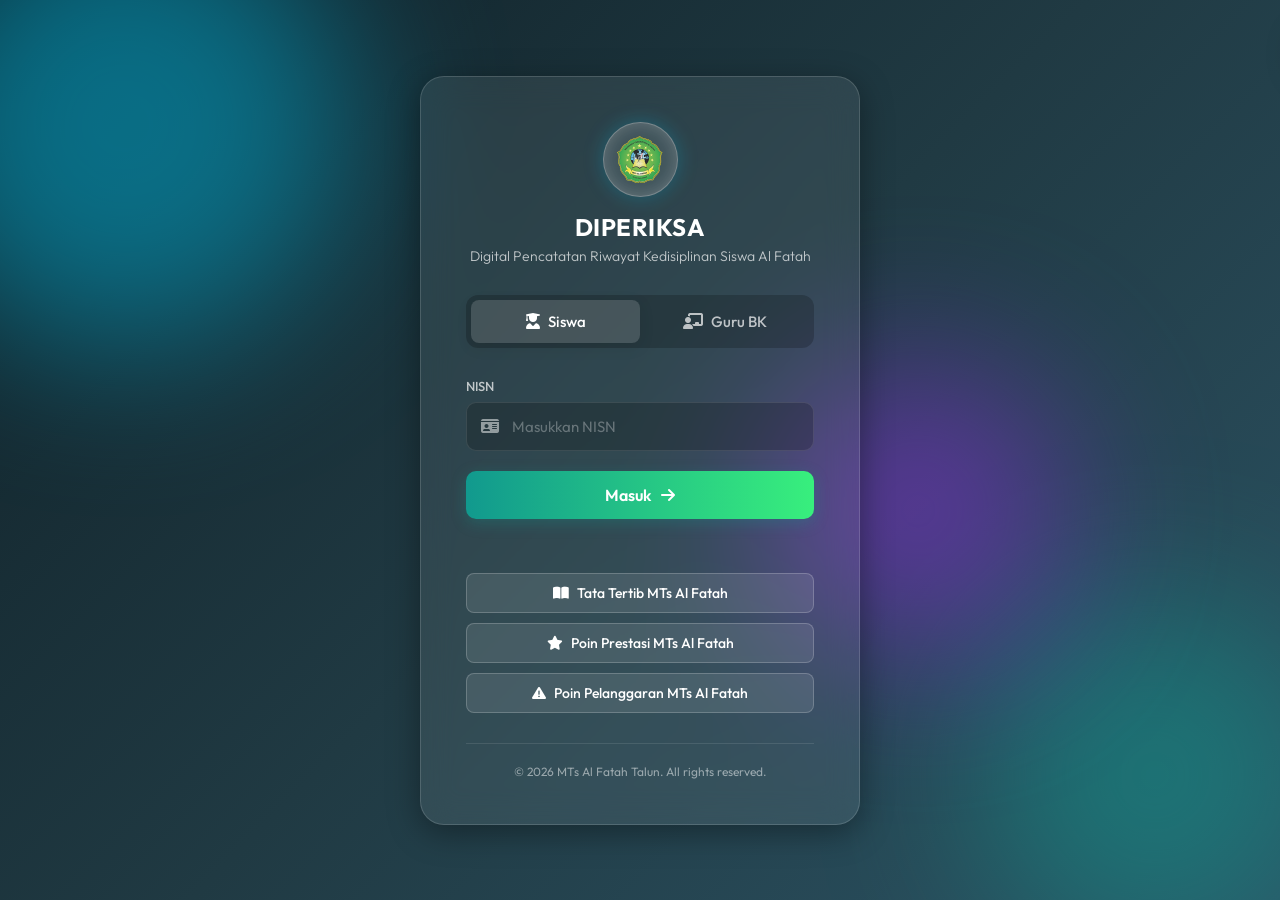
==== index.html @ 8e43ccb2 "Add files via upload" ====
<!DOCTYPE html>
<html lang="id">

<head>
    <meta charset="UTF-8">
    <meta name="viewport" content="width=device-width, initial-scale=1.0">
    <title>DIPERIKSA</title>
    <link rel="icon" type="image/x-icon" href="mts.ico">
    <meta name="theme-color" content="#2c5364">
    <link rel="manifest" href="site.webmanifest">
    <meta name="description" content="Digital Pencatatan Riwayat Kedisiplinan Siswa Al Fatah">
    <link rel="preconnect" href="https://fonts.googleapis.com">
    <link rel="preconnect" href="https://fonts.gstatic.com" crossorigin>
    <link href="https://fonts.googleapis.com/css2?family=Outfit:wght@300;400;500;600;700&display=swap" rel="stylesheet">
    <link rel="stylesheet" href="style.css">
    <link rel="stylesheet" href="https://cdnjs.cloudflare.com/ajax/libs/font-awesome/6.4.0/css/all.min.css">
</head>

<body>
    <div class="background-shapes">
        <div class="shape shape-1"></div>
        <div class="shape shape-2"></div>
        <div class="shape shape-3"></div>
    </div>

    <div class="login-container">
        <div class="login-header">
            <div class="logo-placeholder">
                <img src="logo.png" alt="Logo MTs Al Fatah" class="logo-img">
            </div>
            <h1>DIPERIKSA</h1>
            <p>Digital Pencatatan Riwayat Kedisiplinan Siswa Al Fatah</p>
        </div>

        <div class="login-tabs">
            <button class="tab-btn active" data-target="siswa-form" id="tab-siswa">
                <i class="fa-solid fa-user-graduate"></i> Siswa
            </button>
            <button class="tab-btn" data-target="guru-form" id="tab-guru">
                <i class="fa-solid fa-chalkboard-user"></i> Guru BK
            </button>
        </div>

        <div class="form-wrapper">
            <!-- Form Login Siswa -->
            <form id="siswa-form" class="login-form active" onsubmit="handleLogin(event, 'siswa')">
                <div class="input-group">
                    <label for="nisn">NISN</label>
                    <div class="input-wrapper">
                        <i class="fa-solid fa-id-card"></i>
                        <input type="text" id="nisn" placeholder="Masukkan NISN" required autocomplete="off">
                    </div>
                </div>
                <button type="submit" class="submit-btn guru-btn">
                    Masuk <i class="fa-solid fa-arrow-right"></i>
                </button>
            </form>

            <!-- Form Login Guru BK -->
            <form id="guru-form" class="login-form" onsubmit="handleLogin(event, 'guru')">
                <div class="input-group">
                    <label for="password-guru">Password</label>
                    <div class="input-wrapper">
                        <i class="fa-solid fa-lock"></i>
                        <input type="password" id="password-guru" placeholder="Masukkan Password Guru BK" required>
                        <i class="fa-solid fa-eye-slash toggle-password"></i>
                    </div>
                    <div class="forgot-password">
                        <a href="#" onclick="alert('Fitur lupa password dapat diakses melalui Admin Sekolah.')">Lupa
                            Password?</a>
                    </div>
                </div>
                <button type="submit" class="submit-btn guru-btn">
                    Masuk <i class="fa-solid fa-arrow-right"></i>
                </button>
            </form>
        </div>

        <div class="rules-section" style="display: flex; flex-direction: column; gap: 10px;">
            <a href="tata-tertib.html" class="rules-btn" style="justify-content: center;">
                <i class="fa-solid fa-book-open"></i> Tata Tertib MTs Al Fatah
            </a>
            <a href="point-prestasi.html" class="rules-btn" style="justify-content: center;">
                <i class="fa-solid fa-star"></i> Poin Prestasi MTs Al Fatah
            </a>
            <a href="point-pelanggaran.html" class="rules-btn" style="justify-content: center;">
                <i class="fa-solid fa-triangle-exclamation"></i> Poin Pelanggaran MTs Al Fatah
            </a>
        </div>

        <div class="login-footer">
            <p>&copy; 2026 MTs Al Fatah Talun. All rights reserved.</p>
        </div>
    </div>

    <!-- Notification Toast -->
    <div id="toast" class="toast">
        <i class="fa-solid fa-circle-exclamation toast-icon"></i>
        <span id="toast-message">Pesan notifikasi</span>
    </div>

    <script src="script.js"></script>
</body>

</html>
---- style.css ----
:root {
    --bg-gradient: linear-gradient(135deg, #0f2027, #203a43, #2c5364);
    --glass-bg: rgba(255, 255, 255, 0.08);
    --glass-border: rgba(255, 255, 255, 0.15);
    --glass-shadow: 0 8px 32px 0 rgba(0, 0, 0, 0.37);
    
    --text-primary: #ffffff;
    --text-secondary: rgba(255, 255, 255, 0.7);
    --text-muted: rgba(255, 255, 255, 0.5);
    
    --accent-siswa: #00b4db;
    --accent-siswa-gradient: linear-gradient(to right, #00b4db, #0083b0);
    --accent-guru: #11998e;
    --accent-guru-gradient: linear-gradient(to right, #11998e, #38ef7d);
    
    --error-color: #ff4b4b;
    --success-color: #00e676;
    
    --transition: all 0.3s cubic-bezier(0.25, 0.8, 0.25, 1);
}

* {
    margin: 0;
    padding: 0;
    box-sizing: border-box;
}

body {
    font-family: 'Outfit', sans-serif;
    background: var(--bg-gradient);
    min-height: 100vh;
    display: flex;
    justify-content: center;
    align-items: center;
    color: var(--text-primary);
    overflow: hidden;
    position: relative;
}

/* Dynamic Background Shapes */
.background-shapes {
    position: absolute;
    top: 0;
    left: 0;
    width: 100%;
    height: 100%;
    z-index: 0;
    overflow: hidden;
}

.shape {
    position: absolute;
    filter: blur(80px);
    border-radius: 50%;
    opacity: 0.5;
    animation: float 20s infinite ease-in-out alternate;
}

.shape-1 {
    width: 400px;
    height: 400px;
    background: #00b4db;
    top: -100px;
    left: -100px;
    animation-delay: 0s;
}

.shape-2 {
    width: 300px;
    height: 300px;
    background: #11998e;
    bottom: -50px;
    right: -50px;
    animation-delay: -5s;
}

.shape-3 {
    width: 250px;
    height: 250px;
    background: #8e2de2;
    top: 40%;
    left: 60%;
    animation-delay: -10s;
}

@keyframes float {
    0% { transform: translate(0, 0) rotate(0deg); }
    100% { transform: translate(50px, 50px) rotate(20deg); }
}

/* Login Container */
.login-container {
    position: relative;
    z-index: 1;
    width: 100%;
    max-width: 420px;
    background: var(--glass-bg);
    backdrop-filter: blur(16px);
    -webkit-backdrop-filter: blur(16px);
    border: 1px solid var(--glass-border);
    border-radius: 24px;
    padding: 40px;
    box-shadow: var(--glass-shadow);
    transform: translateY(20px);
    opacity: 0;
    animation: fadeUp 0.6s cubic-bezier(0.16, 1, 0.3, 1) forwards;
}

@keyframes fadeUp {
    to {
        transform: translateY(0);
        opacity: 1;
    }
}

/* Header */
.login-header {
    text-align: center;
    margin-bottom: 30px;
}

.logo-placeholder {
    width: 75px;
    height: 75px;
    background: rgba(255, 255, 255, 0.1);
    border-radius: 50%;
    display: flex;
    justify-content: center;
    align-items: center;
    margin: 0 auto 15px;
    font-size: 34px;
    color: var(--text-primary);
    box-shadow: 0 0 20px rgba(0, 180, 219, 0.3), inset 0 0 15px rgba(255, 255, 255, 0.2);
    border: 1px solid rgba(255, 255, 255, 0.3);
    animation: pulseGlow 3s infinite alternate;
}

.logo-img {
    width: 50px;
    height: 50px;
    border-radius: 50%;
    object-fit: cover;
}

@keyframes pulseGlow {
    0% { box-shadow: 0 0 20px rgba(0, 180, 219, 0.2), inset 0 0 15px rgba(255, 255, 255, 0.2); }
    100% { box-shadow: 0 0 35px rgba(0, 180, 219, 0.5), inset 0 0 20px rgba(255, 255, 255, 0.4); }
}

.login-header h1 {
    font-size: 24px;
    font-weight: 700;
    letter-spacing: 0.5px;
    margin-bottom: 5px;
}

.login-header p {
    font-size: 14px;
    color: var(--text-secondary);
    font-weight: 300;
}

/* Tabs */
.login-tabs {
    display: flex;
    background: rgba(0, 0, 0, 0.2);
    border-radius: 12px;
    padding: 5px;
    margin-bottom: 30px;
    position: relative;
}

.tab-btn {
    flex: 1;
    background: transparent;
    border: none;
    padding: 12px 0;
    color: var(--text-secondary);
    font-family: 'Outfit', sans-serif;
    font-size: 15px;
    font-weight: 500;
    border-radius: 8px;
    cursor: pointer;
    transition: var(--transition);
    display: flex;
    justify-content: center;
    align-items: center;
    gap: 8px;
    z-index: 2;
}

.tab-btn:hover {
    color: var(--text-primary);
}

.tab-btn.active {
    color: #fff;
    background: rgba(255, 255, 255, 0.15);
    box-shadow: 0 4px 15px rgba(0, 0, 0, 0.1);
}

.tab-btn i {
    font-size: 16px;
}

/* Forms */
.form-wrapper {
    position: relative;
    min-height: 180px;
}

.login-form {
    position: absolute;
    top: 0;
    left: 0;
    width: 100%;
    opacity: 0;
    visibility: hidden;
    transform: translateX(20px);
    transition: all 0.4s cubic-bezier(0.4, 0, 0.2, 1);
}

.login-form.active {
    opacity: 1;
    visibility: visible;
    transform: translateX(0);
    position: relative;
}

.login-form.inactive-left {
    transform: translateX(-20px);
}

.form-description {
    font-size: 13px;
    color: var(--text-secondary);
    text-align: center;
    margin-bottom: 25px;
    line-height: 1.5;
    background: rgba(255, 255, 255, 0.05);
    padding: 10px;
    border-radius: 8px;
    border-left: 3px solid var(--accent-siswa);
}

#guru-form .form-description {
    border-left-color: var(--accent-guru);
}

.input-group {
    margin-bottom: 20px;
}

.input-group label {
    display: block;
    font-size: 13px;
    font-weight: 500;
    margin-bottom: 8px;
    color: var(--text-secondary);
}

.input-wrapper {
    position: relative;
    display: flex;
    align-items: center;
}

.input-wrapper i:first-child {
    position: absolute;
    left: 15px;
    color: var(--text-muted);
    font-size: 16px;
    transition: var(--transition);
}

.input-wrapper input {
    width: 100%;
    background: rgba(0, 0, 0, 0.2);
    border: 1px solid rgba(255, 255, 255, 0.1);
    border-radius: 10px;
    padding: 14px 15px 14px 45px;
    color: var(--text-primary);
    font-family: 'Outfit', sans-serif;
    font-size: 15px;
    transition: var(--transition);
}

.input-wrapper input::placeholder {
    color: rgba(255, 255, 255, 0.3);
}

.input-wrapper input:focus {
    outline: none;
    background: rgba(0, 0, 0, 0.3);
    border-color: var(--accent-siswa);
    box-shadow: 0 0 0 4px rgba(0, 180, 219, 0.1);
}

#guru-form .input-wrapper input:focus {
    border-color: var(--accent-guru);
    box-shadow: 0 0 0 4px rgba(17, 153, 142, 0.1);
}

.input-wrapper input:focus + i,
.input-wrapper input:not(:placeholder-shown) + i {
    color: var(--accent-siswa);
}

#guru-form .input-wrapper input:focus + i,
#guru-form .input-wrapper input:not(:placeholder-shown) + i {
    color: var(--accent-guru);
}

.toggle-password {
    position: absolute;
    right: 15px;
    color: var(--text-muted);
    cursor: pointer;
    padding: 5px;
    transition: var(--transition);
}

.toggle-password:hover {
    color: var(--text-primary);
}

.forgot-password {
    text-align: right;
    margin-top: 8px;
}

.forgot-password a {
    color: var(--text-secondary);
    font-size: 12px;
    text-decoration: none;
    transition: var(--transition);
}

.forgot-password a:hover {
    color: var(--accent-guru);
    text-decoration: underline;
}

.submit-btn {
    width: 100%;
    padding: 14px;
    border: none;
    border-radius: 10px;
    background: var(--accent-siswa-gradient);
    color: #fff;
    font-family: 'Outfit', sans-serif;
    font-size: 16px;
    font-weight: 600;
    cursor: pointer;
    transition: var(--transition);
    display: flex;
    justify-content: center;
    align-items: center;
    gap: 10px;
    margin-top: 10px;
    box-shadow: 0 4px 15px rgba(0, 180, 219, 0.3);
}

.submit-btn:hover {
    transform: translateY(-2px);
    box-shadow: 0 6px 20px rgba(0, 180, 219, 0.4);
}

.submit-btn:active {
    transform: translateY(0);
}

.submit-btn.guru-btn {
    background: var(--accent-guru-gradient);
    box-shadow: 0 4px 15px rgba(17, 153, 142, 0.3);
}

.submit-btn.guru-btn:hover {
    box-shadow: 0 6px 20px rgba(17, 153, 142, 0.4);
}

/* Footer */
.login-footer {
    margin-top: 30px;
    text-align: center;
    border-top: 1px solid rgba(255, 255, 255, 0.1);
    padding-top: 20px;
}

.login-footer p {
    font-size: 12px;
    color: var(--text-muted);
}

/* Toast Notification */
.toast {
    position: fixed;
    top: 20px;
    right: 20px;
    background: #fff;
    color: #333;
    padding: 15px 25px;
    border-radius: 10px;
    box-shadow: 0 10px 30px rgba(0, 0, 0, 0.2);
    display: flex;
    align-items: center;
    gap: 12px;
    font-size: 14px;
    font-weight: 500;
    transform: translateX(120%);
    transition: transform 0.4s cubic-bezier(0.175, 0.885, 0.32, 1.275);
    z-index: 1000;
}

.toast.show {
    transform: translateX(0);
}

.toast.error .toast-icon {
    color: var(--error-color);
}

.toast.success .toast-icon {
    color: var(--success-color);
}

/* Rules Section */
.rules-section {
    margin-top: 15px;
    text-align: center;
}

.rules-btn {
    display: inline-flex;
    align-items: center;
    gap: 8px;
    padding: 10px 20px;
    background: rgba(255, 255, 255, 0.1);
    color: var(--text-primary);
    text-decoration: none;
    border-radius: 8px;
    font-size: 14px;
    font-weight: 500;
    transition: var(--transition);
    border: 1px solid rgba(255, 255, 255, 0.2);
}

.rules-btn:hover {
    background: rgba(255, 255, 255, 0.2);
    transform: translateY(-2px);
    box-shadow: 0 4px 10px rgba(0, 0, 0, 0.2);
}

/* Responsive Design */

/* Large Desktop (1920px and up) */
@media (min-width: 1920px) {
    .login-container {
        max-width: 480px;
        padding: 50px;
    }
    
    .login-header h1 {
        font-size: 28px;
    }
    
    .login-header p {
        font-size: 16px;
    }
    
    .logo-placeholder {
        width: 90px;
        height: 90px;
        font-size: 40px;
    }
    
    .logo-img {
        width: 70px;
        height: 70px;
    }
    
    .shape-1 {
        width: 500px;
        height: 500px;
    }
    
    .shape-2 {
        width: 400px;
        height: 400px;
    }
    
    .shape-3 {
        width: 350px;
        height: 350px;
    }
}

/* Desktop (1200px to 1919px) */
@media (min-width: 1200px) and (max-width: 1919px) {
    .login-container {
        max-width: 440px;
        padding: 45px;
    }
    
    .shape-1 {
        width: 450px;
        height: 450px;
    }
    
    .shape-2 {
        width: 350px;
        height: 350px;
    }
    
    .shape-3 {
        width: 300px;
        height: 300px;
    }
}

/* Tablet Landscape (768px to 1199px) */
@media (min-width: 768px) and (max-width: 1199px) {
    .login-container {
        max-width: 400px;
        padding: 35px;
    }
    
    .login-header h1 {
        font-size: 22px;
    }
    
    .login-header p {
        font-size: 13px;
    }
    
    .logo-placeholder {
        width: 70px;
        height: 70px;
        font-size: 32px;
    }
    
    .logo-img {
        width: 55px;
        height: 55px;
    }
    
    .tab-btn {
        font-size: 14px;
        padding: 10px 0;
    }
    
    .tab-btn i {
        font-size: 14px;
    }
    
    .shape-1 {
        width: 350px;
        height: 350px;
    }
    
    .shape-2 {
        width: 280px;
        height: 280px;
    }
    
    .shape-3 {
        width: 230px;
        height: 230px;
    }
}

/* Tablet Portrait (600px to 767px) */
@media (min-width: 600px) and (max-width: 767px) {
    body {
        padding: 20px;
    }
    
    .login-container {
        max-width: 100%;
        padding: 30px 25px;
        border-radius: 18px;
    }
    
    .login-header h1 {
        font-size: 20px;
    }
    
    .login-header p {
        font-size: 12px;
    }
    
    .logo-placeholder {
        width: 65px;
        height: 65px;
        font-size: 28px;
    }
    
    .logo-img {
        width: 50px;
        height: 50px;
    }
    
    .tab-btn {
        font-size: 13px;
        padding: 8px 0;
        gap: 6px;
    }
    
    .tab-btn i {
        font-size: 13px;
    }
    
    .input-wrapper input {
        padding: 12px 15px 12px 40px;
        font-size: 14px;
    }
    
    .input-wrapper i:first-child {
        left: 12px;
        font-size: 14px;
    }
    
    .submit-btn {
        padding: 12px;
        font-size: 15px;
    }
    
    .shape-1 {
        width: 300px;
        height: 300px;
    }
    
    .shape-2 {
        width: 250px;
        height: 250px;
    }
    
    .shape-3 {
        width: 200px;
        height: 200px;
    }
}

/* Mobile Large (480px to 599px) */
@media (min-width: 480px) and (max-width: 599px) {
    body {
        padding: 15px;
    }
    
    .login-container {
        max-width: 100%;
        padding: 25px 20px;
        border-radius: 16px;
    }
    
    .login-header {
        margin-bottom: 25px;
    }
    
    .login-header h1 {
        font-size: 18px;
    }
    
    .login-header p {
        font-size: 11px;
        line-height: 1.4;
    }
    
    .logo-placeholder {
        width: 60px;
        height: 60px;
        font-size: 26px;
        margin-bottom: 12px;
    }
    
    .logo-img {
        width: 45px;
        height: 45px;
    }
    
    .login-tabs {
        margin-bottom: 25px;
        padding: 4px;
    }
    
    .tab-btn {
        font-size: 12px;
        padding: 10px 0;
        gap: 5px;
    }
    
    .tab-btn i {
        font-size: 12px;
    }
    
    .input-group label {
        font-size: 12px;
        margin-bottom: 6px;
    }
    
    .input-wrapper input {
        padding: 11px 15px 11px 38px;
        font-size: 14px;
    }
    
    .input-wrapper i:first-child {
        left: 12px;
        font-size: 13px;
    }
    
    .toggle-password {
        right: 12px;
        font-size: 13px;
    }
    
    .submit-btn {
        padding: 11px;
        font-size: 14px;
        gap: 8px;
    }
    
    .rules-btn {
        padding: 8px 16px;
        font-size: 12px;
    }
    
    .shape-1 {
        width: 250px;
        height: 250px;
    }
    
    .shape-2 {
        width: 200px;
        height: 200px;
    }
    
    .shape-3 {
        width: 180px;
        height: 180px;
    }
}

/* Mobile Small (320px to 479px) */
@media (max-width: 479px) {
    body {
        padding: 10px;
        align-items: flex-start;
        padding-top: 20px;
    }
    
    .login-container {
        max-width: 100%;
        padding: 20px 15px;
        border-radius: 12px;
        margin-bottom: 20px;
    }
    
    .login-header {
        margin-bottom: 20px;
    }
    
    .login-header h1 {
        font-size: 16px;
        letter-spacing: 0.3px;
    }
    
    .login-header p {
        font-size: 10px;
        line-height: 1.3;
    }
    
    .logo-placeholder {
        width: 50px;
        height: 50px;
        font-size: 22px;
        margin-bottom: 10px;
    }
    
    .logo-img {
        width: 38px;
        height: 38px;
    }
    
    .login-tabs {
        margin-bottom: 20px;
        padding: 3px;
        border-radius: 8px;
    }
    
    .tab-btn {
        font-size: 11px;
        padding: 8px 4px;
        gap: 4px;
        border-radius: 6px;
    }
    
    .tab-btn i {
        font-size: 11px;
    }
    
    .form-wrapper {
        min-height: 160px;
    }
    
    .input-group {
        margin-bottom: 15px;
    }
    
    .input-group label {
        font-size: 11px;
        margin-bottom: 5px;
    }
    
    .input-wrapper input {
        padding: 10px 12px 10px 35px;
        font-size: 13px;
        border-radius: 8px;
    }
    
    .input-wrapper i:first-child {
        left: 10px;
        font-size: 12px;
    }
    
    .toggle-password {
        right: 10px;
        font-size: 12px;
        padding: 3px;
    }
    
    .forgot-password {
        margin-top: 6px;
    }
    
    .forgot-password a {
        font-size: 11px;
    }
    
    .submit-btn {
        padding: 10px;
        font-size: 13px;
        gap: 6px;
        border-radius: 8px;
    }
    
    .rules-section {
        margin-top: 12px;
    }
    
    .rules-btn {
        padding: 7px 14px;
        font-size: 11px;
        gap: 6px;
        border-radius: 6px;
    }
    
    .login-footer {
        margin-top: 20px;
        padding-top: 15px;
    }
    
    .login-footer p {
        font-size: 10px;
    }
    
    .toast {
        top: 10px;
        right: 10px;
        left: 10px;
        padding: 12px 15px;
        font-size: 12px;
        gap: 8px;
    }
    
    .shape-1 {
        width: 200px;
        height: 200px;
        filter: blur(60px);
    }
    
    .shape-2 {
        width: 180px;
        height: 180px;
        filter: blur(60px);
    }
    
    .shape-3 {
        width: 150px;
        height: 150px;
        filter: blur(60px);
    }
}

/* Ultra Small Mobile (below 320px) */
@media (max-width: 319px) {
    body {
        padding: 5px;
        padding-top: 15px;
    }
    
    .login-container {
        padding: 15px 12px;
        border-radius: 10px;
    }
    
    .login-header h1 {
        font-size: 14px;
    }
    
    .login-header p {
        font-size: 9px;
    }
    
    .logo-placeholder {
        width: 45px;
        height: 45px;
        font-size: 20px;
    }
    
    .logo-img {
        width: 35px;
        height: 35px;
    }
    
    .tab-btn {
        font-size: 10px;
        padding: 6px 2px;
    }
    
    .tab-btn i {
        font-size: 10px;
    }
    
    .input-wrapper input {
        padding: 9px 10px 9px 32px;
        font-size: 12px;
    }
    
    .input-wrapper i:first-child {
        left: 8px;
        font-size: 11px;
    }
    
    .submit-btn {
        padding: 9px;
        font-size: 12px;
    }
    
    .rules-btn {
        padding: 6px 12px;
        font-size: 10px;
    }
}

/* High DPI Displays */
@media (-webkit-min-device-pixel-ratio: 2), (min-resolution: 192dpi) {
    .login-container {
        -webkit-font-smoothing: antialiased;
        -moz-osx-font-smoothing: grayscale;
    }
    
    .logo-placeholder {
        border-width: 0.5px;
    }
}

/* Landscape Orientation for Mobile */
@media (max-width: 767px) and (orientation: landscape) {
    body {
        padding: 10px;
    }
    
    .login-container {
        max-width: 500px;
        margin: 0 auto;
        padding: 20px;
    }
    
    .login-header {
        margin-bottom: 15px;
    }
    
    .login-tabs {
        margin-bottom: 15px;
    }
    
    .shape-1, .shape-2, .shape-3 {
        filter: blur(100px);
        opacity: 0.3;
    }
}

/* Reduced Motion Support */
@media (prefers-reduced-motion: reduce) {
    * {
        animation-duration: 0.01ms !important;
        animation-iteration-count: 1 !important;
        transition-duration: 0.01ms !important;
    }
    
    .shape {
        animation: none;
    }
    
    .logo-placeholder {
        animation: none;
    }
}
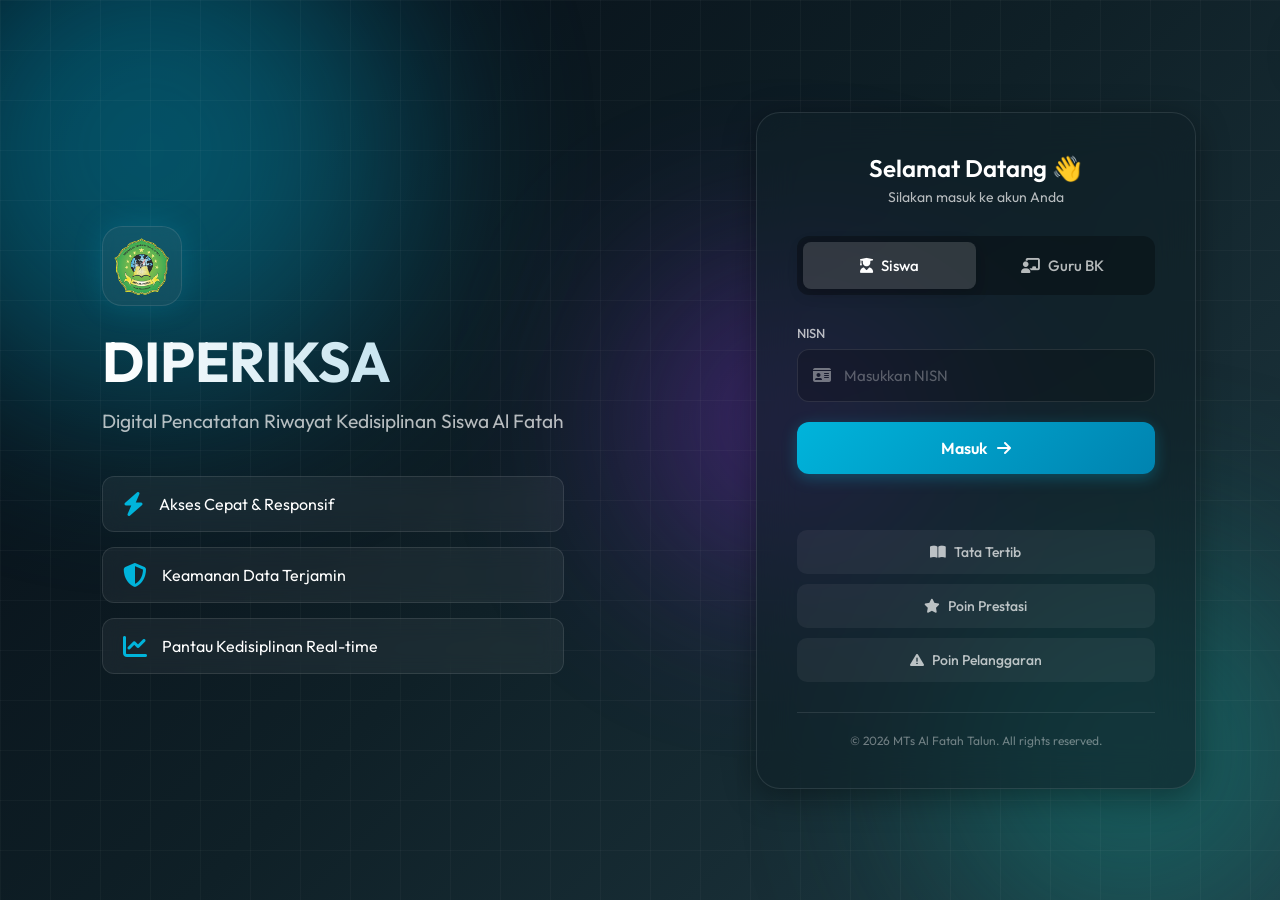
==== commit 5a4c3fb0: "Add files via upload" ====
--- a/index.html
+++ b/index.html
@@ -21,75 +21,127 @@
         <div class="shape shape-1"></div>
         <div class="shape shape-2"></div>
         <div class="shape shape-3"></div>
+        <div class="grid-overlay"></div>
     </div>
 
-    <div class="login-container">
-        <div class="login-header">
-            <div class="logo-placeholder">
-                <img src="logo.png" alt="Logo MTs Al Fatah" class="logo-img">
-            </div>
-            <h1>DIPERIKSA</h1>
-            <p>Digital Pencatatan Riwayat Kedisiplinan Siswa Al Fatah</p>
-        </div>
-
-        <div class="login-tabs">
-            <button class="tab-btn active" data-target="siswa-form" id="tab-siswa">
-                <i class="fa-solid fa-user-graduate"></i> Siswa
-            </button>
-            <button class="tab-btn" data-target="guru-form" id="tab-guru">
-                <i class="fa-solid fa-chalkboard-user"></i> Guru BK
-            </button>
-        </div>
-
-        <div class="form-wrapper">
-            <!-- Form Login Siswa -->
-            <form id="siswa-form" class="login-form active" onsubmit="handleLogin(event, 'siswa')">
-                <div class="input-group">
-                    <label for="nisn">NISN</label>
-                    <div class="input-wrapper">
-                        <i class="fa-solid fa-id-card"></i>
-                        <input type="text" id="nisn" placeholder="Masukkan NISN" required autocomplete="off">
+    <main class="split-layout">
+        <!-- Bagian Kiri: Branding -->
+        <section class="branding-section">
+            <div class="branding-content">
+                <div class="logo-placeholder">
+                    <img src="logo.png" alt="Logo MTs Al Fatah" class="logo-img">
+                </div>
+                <h1 class="brand-title">DIPERIKSA</h1>
+                <p class="brand-subtitle">Digital Pencatatan Riwayat Kedisiplinan Siswa Al Fatah</p>
+                <div class="brand-features">
+                    <div class="feature-item">
+                        <i class="fa-solid fa-bolt"></i>
+                        <span>Akses Cepat & Responsif</span>
+                    </div>
+                    <div class="feature-item">
+                        <i class="fa-solid fa-shield-halved"></i>
+                        <span>Keamanan Data Terjamin</span>
+                    </div>
+                    <div class="feature-item">
+                        <i class="fa-solid fa-chart-line"></i>
+                        <span>Pantau Kedisiplinan Real-time</span>
                     </div>
                 </div>
-                <button type="submit" class="submit-btn guru-btn">
-                    Masuk <i class="fa-solid fa-arrow-right"></i>
-                </button>
-            </form>
+            </div>
+        </section>
 
-            <!-- Form Login Guru BK -->
-            <form id="guru-form" class="login-form" onsubmit="handleLogin(event, 'guru')">
-                <div class="input-group">
-                    <label for="password-guru">Password</label>
-                    <div class="input-wrapper">
-                        <i class="fa-solid fa-lock"></i>
-                        <input type="password" id="password-guru" placeholder="Masukkan Password Guru BK" required>
-                        <i class="fa-solid fa-eye-slash toggle-password"></i>
+        <!-- Bagian Kanan: Login -->
+        <section class="login-section">
+            <div class="login-container">
+                <div class="login-header mobile-only">
+                    <div class="logo-placeholder-mobile">
+                        <img src="logo.png" alt="Logo MTs Al Fatah" class="logo-img-mobile">
                     </div>
-                    <div class="forgot-password">
-                        <a href="#" onclick="alert('Fitur lupa password dapat diakses melalui Admin Sekolah.')">Lupa
-                            Password?</a>
-                    </div>
+                    <h2>DIPERIKSA</h2>
                 </div>
-                <button type="submit" class="submit-btn guru-btn">
-                    Masuk <i class="fa-solid fa-arrow-right"></i>
-                </button>
-            </form>
-        </div>
+                
+                <div class="welcome-container">
+                    <h3 class="welcome-text">Selamat Datang 👋</h3>
+                    <p class="welcome-subtext">Silakan masuk ke akun Anda</p>
+                </div>
 
-        <div class="rules-section" style="display: flex; flex-direction: column; gap: 10px;">
-            <a href="tata-tertib.html" class="rules-btn" style="justify-content: center;">
-                <i class="fa-solid fa-book-open"></i> Tata Tertib MTs Al Fatah
-            </a>
-            <a href="point-prestasi.html" class="rules-btn" style="justify-content: center;">
-                <i class="fa-solid fa-star"></i> Poin Prestasi MTs Al Fatah
-            </a>
-            <a href="point-pelanggaran.html" class="rules-btn" style="justify-content: center;">
-                <i class="fa-solid fa-triangle-exclamation"></i> Poin Pelanggaran MTs Al Fatah
-            </a>
-        </div>
+                <div class="login-tabs">
+                    <button class="tab-btn active" data-target="siswa-form" id="tab-siswa">
+                        <i class="fa-solid fa-user-graduate"></i> Siswa
+                    </button>
+                    <button class="tab-btn" data-target="guru-form" id="tab-guru">
+                        <i class="fa-solid fa-chalkboard-user"></i> Guru BK
+                    </button>
+                </div>
 
-        <div class="login-footer">
-            <p>&copy; 2026 MTs Al Fatah Talun. All rights reserved.</p>
+                <div class="form-wrapper">
+                    <!-- Form Login Siswa -->
+                    <form id="siswa-form" class="login-form active" onsubmit="handleLogin(event, 'siswa')">
+                        <div class="input-group">
+                            <label for="nisn">NISN</label>
+                            <div class="input-wrapper">
+                                <i class="fa-solid fa-id-card"></i>
+                                <input type="text" id="nisn" placeholder="Masukkan NISN" required autocomplete="off">
+                            </div>
+                        </div>
+                        <button type="submit" class="submit-btn siswa-btn">
+                            Masuk <i class="fa-solid fa-arrow-right"></i>
+                        </button>
+                    </form>
+
+                    <!-- Form Login Guru BK -->
+                    <form id="guru-form" class="login-form" onsubmit="handleLogin(event, 'guru')">
+                        <div class="input-group">
+                            <label for="password-guru">Password</label>
+                            <div class="input-wrapper">
+                                <i class="fa-solid fa-lock"></i>
+                                <input type="password" id="password-guru" placeholder="Masukkan Password Guru BK" required>
+                                <i class="fa-solid fa-eye-slash toggle-password"></i>
+                            </div>
+                            <div class="forgot-password">
+                                <a href="#" onclick="alert('Fitur lupa password dapat diakses melalui Admin Sekolah.')">Lupa
+                                    Password?</a>
+                            </div>
+                        </div>
+                        <button type="submit" class="submit-btn guru-btn">
+                            Masuk <i class="fa-solid fa-arrow-right"></i>
+                        </button>
+                    </form>
+                </div>
+
+                <div class="rules-section">
+                    <a href="tata-tertib.html" class="rules-btn">
+                        <i class="fa-solid fa-book-open"></i> Tata Tertib
+                    </a>
+                    <a href="point-prestasi.html" class="rules-btn">
+                        <i class="fa-solid fa-star"></i> Poin Prestasi
+                    </a>
+                    <a href="point-pelanggaran.html" class="rules-btn">
+                        <i class="fa-solid fa-triangle-exclamation"></i> Poin Pelanggaran
+                    </a>
+                </div>
+
+                <div class="login-footer">
+                    <p>&copy; 2026 MTs Al Fatah Talun. All rights reserved.</p>
+                </div>
+            </div>
+        </section>
+    </main>
+
+    <!-- PWA Install Prompt Banner -->
+    <div id="install-container" class="install-container hidden">
+        <div class="install-content">
+            <div class="install-info">
+                <img src="logo.png" alt="App Icon" class="install-icon">
+                <div class="install-text">
+                    <strong>Aplikasi DIPERIKSA</strong>
+                    <span>Install aplikasi untuk akses lebih cepat</span>
+                </div>
+            </div>
+            <div class="install-actions">
+                <button id="install-btn" class="install-btn">Install</button>
+                <button id="close-install-btn" class="close-install-btn"><i class="fa-solid fa-xmark"></i></button>
+            </div>
         </div>
     </div>
 
@@ -99,6 +151,7 @@
         <span id="toast-message">Pesan notifikasi</span>
     </div>
 
+    <script src="protection.js"></script>
     <script src="script.js"></script>
 </body>
 
--- a/style.css
+++ b/style.css
@@ -1,17 +1,20 @@
+@import url('https://fonts.googleapis.com/css2?family=Outfit:wght@300;400;500;600;700&display=swap');
+
+/* Basic setup and variables */
 :root {
-    --bg-gradient: linear-gradient(135deg, #0f2027, #203a43, #2c5364);
-    --glass-bg: rgba(255, 255, 255, 0.08);
-    --glass-border: rgba(255, 255, 255, 0.15);
+    --bg-gradient: linear-gradient(135deg, #050b14, #0f2027, #203a43);
+    --glass-bg: rgba(255, 255, 255, 0.05);
+    --glass-border: rgba(255, 255, 255, 0.1);
     --glass-shadow: 0 8px 32px 0 rgba(0, 0, 0, 0.37);
     
     --text-primary: #ffffff;
     --text-secondary: rgba(255, 255, 255, 0.7);
-    --text-muted: rgba(255, 255, 255, 0.5);
+    --text-muted: rgba(255, 255, 255, 0.4);
     
     --accent-siswa: #00b4db;
-    --accent-siswa-gradient: linear-gradient(to right, #00b4db, #0083b0);
+    --accent-siswa-gradient: linear-gradient(135deg, #00b4db, #0083b0);
     --accent-guru: #11998e;
-    --accent-guru-gradient: linear-gradient(to right, #11998e, #38ef7d);
+    --accent-guru-gradient: linear-gradient(135deg, #11998e, #38ef7d);
     
     --error-color: #ff4b4b;
     --success-color: #00e676;
@@ -29,154 +32,199 @@
     font-family: 'Outfit', sans-serif;
     background: var(--bg-gradient);
     min-height: 100vh;
-    display: flex;
-    justify-content: center;
-    align-items: center;
     color: var(--text-primary);
+    overflow-x: hidden;
+    overflow-y: auto;
+    position: relative;
+}
+
+/* Background Shapes & Grid Overlay */
+.background-shapes {
+    position: fixed;
+    top: 0;
+    left: 0;
+    width: 100vw;
+    height: 100vh;
+    z-index: 0;
     overflow: hidden;
-    position: relative;
-}
-
-/* Dynamic Background Shapes */
-.background-shapes {
+    pointer-events: none;
+}
+
+.grid-overlay {
     position: absolute;
     top: 0;
     left: 0;
     width: 100%;
     height: 100%;
-    z-index: 0;
-    overflow: hidden;
+    background-image: 
+        linear-gradient(rgba(255, 255, 255, 0.03) 1px, transparent 1px),
+        linear-gradient(90deg, rgba(255, 255, 255, 0.03) 1px, transparent 1px);
+    background-size: 50px 50px;
+    z-index: 1;
 }
 
 .shape {
     position: absolute;
-    filter: blur(80px);
+    filter: blur(100px);
     border-radius: 50%;
-    opacity: 0.5;
+    opacity: 0.4;
     animation: float 20s infinite ease-in-out alternate;
 }
 
-.shape-1 {
-    width: 400px;
-    height: 400px;
-    background: #00b4db;
-    top: -100px;
-    left: -100px;
-    animation-delay: 0s;
-}
-
-.shape-2 {
-    width: 300px;
-    height: 300px;
-    background: #11998e;
-    bottom: -50px;
-    right: -50px;
-    animation-delay: -5s;
-}
-
-.shape-3 {
-    width: 250px;
-    height: 250px;
-    background: #8e2de2;
-    top: 40%;
-    left: 60%;
-    animation-delay: -10s;
-}
+.shape-1 { width: 500px; height: 500px; background: #00b4db; top: -100px; left: -100px; animation-delay: 0s; }
+.shape-2 { width: 400px; height: 400px; background: #11998e; bottom: -50px; right: -50px; animation-delay: -5s; }
+.shape-3 { width: 300px; height: 300px; background: #8e2de2; top: 30%; left: 50%; animation-delay: -10s; }
 
 @keyframes float {
-    0% { transform: translate(0, 0) rotate(0deg); }
-    100% { transform: translate(50px, 50px) rotate(20deg); }
-}
-
-/* Login Container */
+    0% { transform: translate(0, 0) rotate(0deg) scale(1); }
+    100% { transform: translate(50px, 50px) rotate(20deg) scale(1.1); }
+}
+
+/* Split Layout */
+.split-layout {
+    position: relative;
+    z-index: 2;
+    display: flex;
+    min-height: 100vh;
+    width: 100%;
+}
+
+.branding-section, .login-section {
+    flex: 1;
+    display: flex;
+    flex-direction: column;
+    justify-content: center;
+    padding: 40px;
+}
+
+.branding-section {
+    align-items: flex-start;
+    padding-left: 8%;
+    position: relative;
+}
+
+/* Branding Content */
+.branding-content {
+    max-width: 500px;
+    animation: fadeRight 0.8s cubic-bezier(0.16, 1, 0.3, 1) forwards;
+}
+
+@keyframes fadeRight {
+    from { opacity: 0; transform: translateX(-40px); }
+    to { opacity: 1; transform: translateX(0); }
+}
+
+.logo-placeholder {
+    width: 80px;
+    height: 80px;
+    background: rgba(255, 255, 255, 0.05);
+    border-radius: 20px;
+    display: flex;
+    justify-content: center;
+    align-items: center;
+    margin-bottom: 25px;
+    border: 1px solid var(--glass-border);
+    box-shadow: 0 0 30px rgba(0, 180, 219, 0.2);
+    backdrop-filter: blur(10px);
+}
+
+.logo-img { width: 60px; height: 60px; object-fit: cover; }
+
+.brand-title {
+    font-size: 3.5rem;
+    font-weight: 700;
+    line-height: 1.1;
+    margin-bottom: 15px;
+    background: linear-gradient(to right, #fff, #a5d4e6);
+    -webkit-background-clip: text;
+    -webkit-text-fill-color: transparent;
+}
+
+.brand-subtitle {
+    font-size: 1.2rem;
+    color: var(--text-secondary);
+    line-height: 1.5;
+    margin-bottom: 40px;
+}
+
+.brand-features {
+    display: flex;
+    flex-direction: column;
+    gap: 15px;
+}
+
+.feature-item {
+    display: flex;
+    align-items: center;
+    gap: 15px;
+    background: var(--glass-bg);
+    padding: 15px 20px;
+    border-radius: 12px;
+    border: 1px solid var(--glass-border);
+    backdrop-filter: blur(10px);
+    transition: var(--transition);
+}
+
+.feature-item:hover {
+    transform: translateX(10px);
+    background: rgba(255, 255, 255, 0.1);
+    border-color: rgba(255, 255, 255, 0.2);
+}
+
+.feature-item i {
+    font-size: 1.5rem;
+    color: var(--accent-siswa);
+}
+
+/* Login Section */
+.login-section {
+    align-items: center;
+}
+
 .login-container {
-    position: relative;
-    z-index: 1;
     width: 100%;
-    max-width: 420px;
-    background: var(--glass-bg);
-    backdrop-filter: blur(16px);
-    -webkit-backdrop-filter: blur(16px);
+    max-width: 440px;
+    background: rgba(15, 32, 39, 0.6);
+    backdrop-filter: blur(20px);
+    -webkit-backdrop-filter: blur(20px);
     border: 1px solid var(--glass-border);
     border-radius: 24px;
     padding: 40px;
     box-shadow: var(--glass-shadow);
-    transform: translateY(20px);
+    animation: fadeUp 0.8s cubic-bezier(0.16, 1, 0.3, 1) forwards;
+    animation-delay: 0.2s;
     opacity: 0;
-    animation: fadeUp 0.6s cubic-bezier(0.16, 1, 0.3, 1) forwards;
 }
 
 @keyframes fadeUp {
-    to {
-        transform: translateY(0);
-        opacity: 1;
-    }
-}
-
-/* Header */
-.login-header {
-    text-align: center;
-    margin-bottom: 30px;
-}
-
-.logo-placeholder {
-    width: 75px;
-    height: 75px;
-    background: rgba(255, 255, 255, 0.1);
-    border-radius: 50%;
-    display: flex;
-    justify-content: center;
-    align-items: center;
-    margin: 0 auto 15px;
-    font-size: 34px;
-    color: var(--text-primary);
-    box-shadow: 0 0 20px rgba(0, 180, 219, 0.3), inset 0 0 15px rgba(255, 255, 255, 0.2);
-    border: 1px solid rgba(255, 255, 255, 0.3);
-    animation: pulseGlow 3s infinite alternate;
-}
-
-.logo-img {
-    width: 50px;
-    height: 50px;
-    border-radius: 50%;
-    object-fit: cover;
-}
-
-@keyframes pulseGlow {
-    0% { box-shadow: 0 0 20px rgba(0, 180, 219, 0.2), inset 0 0 15px rgba(255, 255, 255, 0.2); }
-    100% { box-shadow: 0 0 35px rgba(0, 180, 219, 0.5), inset 0 0 20px rgba(255, 255, 255, 0.4); }
-}
-
-.login-header h1 {
-    font-size: 24px;
-    font-weight: 700;
-    letter-spacing: 0.5px;
-    margin-bottom: 5px;
-}
-
-.login-header p {
-    font-size: 14px;
-    color: var(--text-secondary);
-    font-weight: 300;
-}
+    from { opacity: 0; transform: translateY(40px); }
+    to { opacity: 1; transform: translateY(0); }
+}
+
+.mobile-only { display: none; }
+
+.welcome-container { margin-bottom: 30px; text-align: center; }
+.welcome-text { font-size: 24px; font-weight: 600; margin-bottom: 5px; }
+.welcome-subtext { font-size: 14px; color: var(--text-secondary); }
 
 /* Tabs */
 .login-tabs {
     display: flex;
-    background: rgba(0, 0, 0, 0.2);
+    background: rgba(0, 0, 0, 0.3);
     border-radius: 12px;
-    padding: 5px;
+    padding: 6px;
     margin-bottom: 30px;
     position: relative;
+    view-transition-name: login-tabs;
 }
 
 .tab-btn {
     flex: 1;
     background: transparent;
     border: none;
-    padding: 12px 0;
+    padding: 14px 0;
     color: var(--text-secondary);
-    font-family: 'Outfit', sans-serif;
+    font-family: inherit;
     font-size: 15px;
     font-weight: 500;
     border-radius: 8px;
@@ -189,24 +237,19 @@
     z-index: 2;
 }
 
-.tab-btn:hover {
-    color: var(--text-primary);
-}
+.tab-btn:hover { color: var(--text-primary); }
 
 .tab-btn.active {
     color: #fff;
     background: rgba(255, 255, 255, 0.15);
-    box-shadow: 0 4px 15px rgba(0, 0, 0, 0.1);
-}
-
-.tab-btn i {
-    font-size: 16px;
-}
-
-/* Forms */
+    box-shadow: 0 4px 15px rgba(0, 0, 0, 0.2);
+}
+
+/* Form Wrapper */
 .form-wrapper {
     position: relative;
     min-height: 180px;
+    view-transition-name: form-wrapper;
 }
 
 .login-form {
@@ -216,793 +259,171 @@
     width: 100%;
     opacity: 0;
     visibility: hidden;
-    transform: translateX(20px);
-    transition: all 0.4s cubic-bezier(0.4, 0, 0.2, 1);
+    pointer-events: none;
+    transition: opacity 0.3s ease;
 }
 
 .login-form.active {
     opacity: 1;
     visibility: visible;
-    transform: translateX(0);
-    position: relative;
-}
-
-.login-form.inactive-left {
-    transform: translateX(-20px);
-}
-
-.form-description {
-    font-size: 13px;
-    color: var(--text-secondary);
-    text-align: center;
-    margin-bottom: 25px;
-    line-height: 1.5;
-    background: rgba(255, 255, 255, 0.05);
-    padding: 10px;
-    border-radius: 8px;
-    border-left: 3px solid var(--accent-siswa);
-}
-
-#guru-form .form-description {
-    border-left-color: var(--accent-guru);
-}
-
-.input-group {
-    margin-bottom: 20px;
-}
-
+    pointer-events: auto;
+    position: relative;
+}
+
+/* Inputs */
+.input-group { margin-bottom: 20px; }
 .input-group label {
-    display: block;
-    font-size: 13px;
-    font-weight: 500;
-    margin-bottom: 8px;
-    color: var(--text-secondary);
-}
-
-.input-wrapper {
-    position: relative;
-    display: flex;
-    align-items: center;
-}
-
+    display: block; font-size: 13px; font-weight: 500; margin-bottom: 8px; color: var(--text-secondary);
+}
+
+.input-wrapper { position: relative; display: flex; align-items: center; }
 .input-wrapper i:first-child {
-    position: absolute;
-    left: 15px;
-    color: var(--text-muted);
-    font-size: 16px;
-    transition: var(--transition);
+    position: absolute; left: 16px; color: var(--text-muted); font-size: 16px; transition: var(--transition);
 }
 
 .input-wrapper input {
     width: 100%;
     background: rgba(0, 0, 0, 0.2);
     border: 1px solid rgba(255, 255, 255, 0.1);
-    border-radius: 10px;
-    padding: 14px 15px 14px 45px;
+    border-radius: 12px;
+    padding: 16px 16px 16px 46px;
     color: var(--text-primary);
-    font-family: 'Outfit', sans-serif;
+    font-family: inherit;
     font-size: 15px;
     transition: var(--transition);
 }
 
-.input-wrapper input::placeholder {
-    color: rgba(255, 255, 255, 0.3);
-}
-
+.input-wrapper input::placeholder { color: rgba(255, 255, 255, 0.3); }
+
+/* :focus-within for modern active states */
+.input-group:has(input:focus) i:first-child { color: var(--accent-siswa); }
 .input-wrapper input:focus {
-    outline: none;
-    background: rgba(0, 0, 0, 0.3);
-    border-color: var(--accent-siswa);
-    box-shadow: 0 0 0 4px rgba(0, 180, 219, 0.1);
-}
-
+    outline: none; background: rgba(0, 0, 0, 0.4); border-color: var(--accent-siswa);
+    box-shadow: 0 0 0 4px rgba(0, 180, 219, 0.15);
+}
+
+#guru-form .input-group:has(input:focus) i:first-child { color: var(--accent-guru); }
 #guru-form .input-wrapper input:focus {
-    border-color: var(--accent-guru);
-    box-shadow: 0 0 0 4px rgba(17, 153, 142, 0.1);
-}
-
-.input-wrapper input:focus + i,
-.input-wrapper input:not(:placeholder-shown) + i {
-    color: var(--accent-siswa);
-}
-
-#guru-form .input-wrapper input:focus + i,
-#guru-form .input-wrapper input:not(:placeholder-shown) + i {
-    color: var(--accent-guru);
-}
-
-.toggle-password {
-    position: absolute;
-    right: 15px;
-    color: var(--text-muted);
-    cursor: pointer;
-    padding: 5px;
-    transition: var(--transition);
-}
-
-.toggle-password:hover {
-    color: var(--text-primary);
-}
-
-.forgot-password {
-    text-align: right;
-    margin-top: 8px;
-}
-
-.forgot-password a {
-    color: var(--text-secondary);
-    font-size: 12px;
-    text-decoration: none;
-    transition: var(--transition);
-}
-
-.forgot-password a:hover {
-    color: var(--accent-guru);
-    text-decoration: underline;
-}
-
+    border-color: var(--accent-guru); box-shadow: 0 0 0 4px rgba(17, 153, 142, 0.15);
+}
+
+.toggle-password { position: absolute; right: 16px; color: var(--text-muted); cursor: pointer; transition: var(--transition); }
+.toggle-password:hover { color: var(--text-primary); }
+
+.forgot-password { text-align: right; margin-top: 8px; }
+.forgot-password a { color: var(--text-secondary); font-size: 12px; text-decoration: none; transition: var(--transition); }
+.forgot-password a:hover { color: var(--accent-guru); text-decoration: underline; }
+
+/* Buttons */
 .submit-btn {
-    width: 100%;
-    padding: 14px;
-    border: none;
-    border-radius: 10px;
-    background: var(--accent-siswa-gradient);
-    color: #fff;
-    font-family: 'Outfit', sans-serif;
-    font-size: 16px;
-    font-weight: 600;
-    cursor: pointer;
-    transition: var(--transition);
-    display: flex;
-    justify-content: center;
-    align-items: center;
-    gap: 10px;
-    margin-top: 10px;
-    box-shadow: 0 4px 15px rgba(0, 180, 219, 0.3);
-}
-
-.submit-btn:hover {
-    transform: translateY(-2px);
-    box-shadow: 0 6px 20px rgba(0, 180, 219, 0.4);
-}
-
-.submit-btn:active {
-    transform: translateY(0);
-}
-
-.submit-btn.guru-btn {
-    background: var(--accent-guru-gradient);
-    box-shadow: 0 4px 15px rgba(17, 153, 142, 0.3);
-}
-
-.submit-btn.guru-btn:hover {
-    box-shadow: 0 6px 20px rgba(17, 153, 142, 0.4);
-}
-
-/* Footer */
-.login-footer {
-    margin-top: 30px;
-    text-align: center;
-    border-top: 1px solid rgba(255, 255, 255, 0.1);
-    padding-top: 20px;
-}
-
-.login-footer p {
-    font-size: 12px;
-    color: var(--text-muted);
+    width: 100%; padding: 16px; border: none; border-radius: 12px;
+    font-family: inherit; font-size: 16px; font-weight: 600; color: #fff;
+    cursor: pointer; transition: var(--transition);
+    display: flex; justify-content: center; align-items: center; gap: 10px;
+    margin-top: 10px; position: relative; overflow: hidden;
+}
+
+.submit-btn::after {
+    content: ''; position: absolute; top: 0; left: -100%; width: 50%; height: 100%;
+    background: linear-gradient(to right, transparent, rgba(255,255,255,0.2), transparent);
+    transform: skewX(-20deg); transition: 0.5s;
+}
+
+.submit-btn:hover::after { left: 150%; }
+
+.siswa-btn { background: var(--accent-siswa-gradient); box-shadow: 0 4px 15px rgba(0, 180, 219, 0.3); }
+.siswa-btn:hover { transform: translateY(-2px); box-shadow: 0 8px 25px rgba(0, 180, 219, 0.5); }
+
+.guru-btn { background: var(--accent-guru-gradient); box-shadow: 0 4px 15px rgba(17, 153, 142, 0.3); }
+.guru-btn:hover { transform: translateY(-2px); box-shadow: 0 8px 25px rgba(17, 153, 142, 0.5); }
+
+/* Rules Section */
+.rules-section { display: flex; flex-direction: column; gap: 10px; margin-top: 25px; text-align: center; }
+.rules-btn {
+    display: flex; align-items: center; justify-content: center; gap: 8px;
+    padding: 12px; background: rgba(255, 255, 255, 0.05); color: var(--text-secondary);
+    text-decoration: none; border-radius: 10px; font-size: 14px; font-weight: 500;
+    border: 1px solid transparent; transition: var(--transition);
+}
+.rules-btn:hover {
+    background: rgba(255, 255, 255, 0.1); color: var(--text-primary);
+    border-color: var(--glass-border); transform: translateY(-2px);
+}
+
+.login-footer { margin-top: 30px; text-align: center; border-top: 1px solid rgba(255, 255, 255, 0.1); padding-top: 20px; }
+.login-footer p { font-size: 12px; color: var(--text-muted); }
+
+/* View Transitions Rules */
+::view-transition-old(form-wrapper), ::view-transition-new(form-wrapper) {
+    animation-duration: 0.4s; animation-timing-function: cubic-bezier(0.4, 0, 0.2, 1);
 }
 
 /* Toast Notification */
 .toast {
-    position: fixed;
-    top: 20px;
-    right: 20px;
-    background: #fff;
-    color: #333;
-    padding: 15px 25px;
-    border-radius: 10px;
-    box-shadow: 0 10px 30px rgba(0, 0, 0, 0.2);
-    display: flex;
-    align-items: center;
-    gap: 12px;
-    font-size: 14px;
-    font-weight: 500;
-    transform: translateX(120%);
-    transition: transform 0.4s cubic-bezier(0.175, 0.885, 0.32, 1.275);
+    position: fixed; top: 20px; right: 20px; background: #fff; color: #333;
+    padding: 15px 25px; border-radius: 12px; box-shadow: 0 10px 30px rgba(0, 0, 0, 0.2);
+    display: flex; align-items: center; gap: 12px; font-size: 14px; font-weight: 600;
+    transform: translateX(120%); transition: transform 0.4s cubic-bezier(0.175, 0.885, 0.32, 1.275);
     z-index: 1000;
 }
-
-.toast.show {
-    transform: translateX(0);
-}
-
-.toast.error .toast-icon {
-    color: var(--error-color);
-}
-
-.toast.success .toast-icon {
-    color: var(--success-color);
-}
-
-/* Rules Section */
-.rules-section {
-    margin-top: 15px;
-    text-align: center;
-}
-
-.rules-btn {
-    display: inline-flex;
-    align-items: center;
-    gap: 8px;
-    padding: 10px 20px;
-    background: rgba(255, 255, 255, 0.1);
-    color: var(--text-primary);
-    text-decoration: none;
-    border-radius: 8px;
-    font-size: 14px;
-    font-weight: 500;
-    transition: var(--transition);
-    border: 1px solid rgba(255, 255, 255, 0.2);
-}
-
-.rules-btn:hover {
-    background: rgba(255, 255, 255, 0.2);
-    transform: translateY(-2px);
-    box-shadow: 0 4px 10px rgba(0, 0, 0, 0.2);
-}
-
-/* Responsive Design */
-
-/* Large Desktop (1920px and up) */
-@media (min-width: 1920px) {
-    .login-container {
-        max-width: 480px;
-        padding: 50px;
+.toast.show { transform: translateX(0); }
+.toast.error .toast-icon { color: var(--error-color); }
+.toast.success .toast-icon { color: var(--success-color); }
+
+/* PWA Install Banner */
+.install-container {
+    position: fixed; bottom: 20px; left: 50%; transform: translateX(-50%); width: 90%; max-width: 400px;
+    background: rgba(255, 255, 255, 0.95); backdrop-filter: blur(10px); border-radius: 16px;
+    box-shadow: 0 10px 30px rgba(0, 0, 0, 0.3); padding: 16px; z-index: 1000; transition: all 0.4s ease;
+}
+.install-container.hidden { bottom: -100px; opacity: 0; visibility: hidden; }
+.install-content { display: flex; justify-content: space-between; align-items: center; }
+.install-info { display: flex; align-items: center; gap: 12px; }
+.install-icon { width: 44px; height: 44px; border-radius: 10px; object-fit: contain; }
+.install-text { display: flex; flex-direction: column; }
+.install-text strong { font-size: 0.95rem; color: #111; }
+.install-text span { font-size: 0.8rem; color: #666; }
+.install-actions { display: flex; align-items: center; gap: 12px; }
+.install-btn {
+    background: var(--accent-siswa-gradient); color: white; border: none; padding: 8px 16px;
+    border-radius: 8px; font-size: 0.85rem; font-weight: 600; cursor: pointer; transition: var(--transition);
+}
+.install-btn:hover { box-shadow: 0 4px 10px rgba(0, 180, 219, 0.4); transform: translateY(-1px); }
+.close-install-btn { background: none; border: none; color: #999; font-size: 1.2rem; cursor: pointer; padding: 4px; }
+.close-install-btn:hover { color: #333; }
+
+/* Responsive Media Queries */
+@media (max-width: 1024px) {
+    .brand-title { font-size: 2.8rem; }
+    .branding-section { padding: 30px; }
+    .login-section { padding: 30px; }
+}
+
+@media (max-width: 850px) {
+    .split-layout { flex-direction: column; }
+    .branding-section { display: none; }
+    
+    .mobile-only {
+        display: flex; flex-direction: column; align-items: center; margin-bottom: 25px;
     }
-    
-    .login-header h1 {
-        font-size: 28px;
+    .logo-placeholder-mobile {
+        width: 60px; height: 60px; background: rgba(255, 255, 255, 0.05); border-radius: 16px;
+        display: flex; justify-content: center; align-items: center; margin-bottom: 10px;
+        border: 1px solid var(--glass-border); box-shadow: 0 0 20px rgba(0, 180, 219, 0.2);
     }
-    
-    .login-header p {
-        font-size: 16px;
-    }
-    
-    .logo-placeholder {
-        width: 90px;
-        height: 90px;
-        font-size: 40px;
-    }
-    
-    .logo-img {
-        width: 70px;
-        height: 70px;
-    }
-    
-    .shape-1 {
-        width: 500px;
-        height: 500px;
-    }
-    
-    .shape-2 {
-        width: 400px;
-        height: 400px;
-    }
-    
-    .shape-3 {
-        width: 350px;
-        height: 350px;
-    }
-}
-
-/* Desktop (1200px to 1919px) */
-@media (min-width: 1200px) and (max-width: 1919px) {
-    .login-container {
-        max-width: 440px;
-        padding: 45px;
-    }
-    
-    .shape-1 {
-        width: 450px;
-        height: 450px;
-    }
-    
-    .shape-2 {
-        width: 350px;
-        height: 350px;
-    }
-    
-    .shape-3 {
-        width: 300px;
-        height: 300px;
-    }
-}
-
-/* Tablet Landscape (768px to 1199px) */
-@media (min-width: 768px) and (max-width: 1199px) {
-    .login-container {
-        max-width: 400px;
-        padding: 35px;
-    }
-    
-    .login-header h1 {
-        font-size: 22px;
-    }
-    
-    .login-header p {
-        font-size: 13px;
-    }
-    
-    .logo-placeholder {
-        width: 70px;
-        height: 70px;
-        font-size: 32px;
-    }
-    
-    .logo-img {
-        width: 55px;
-        height: 55px;
-    }
-    
-    .tab-btn {
-        font-size: 14px;
-        padding: 10px 0;
-    }
-    
-    .tab-btn i {
-        font-size: 14px;
-    }
-    
-    .shape-1 {
-        width: 350px;
-        height: 350px;
-    }
-    
-    .shape-2 {
-        width: 280px;
-        height: 280px;
-    }
-    
-    .shape-3 {
-        width: 230px;
-        height: 230px;
-    }
-}
-
-/* Tablet Portrait (600px to 767px) */
-@media (min-width: 600px) and (max-width: 767px) {
-    body {
-        padding: 20px;
-    }
-    
-    .login-container {
-        max-width: 100%;
-        padding: 30px 25px;
-        border-radius: 18px;
-    }
-    
-    .login-header h1 {
-        font-size: 20px;
-    }
-    
-    .login-header p {
-        font-size: 12px;
-    }
-    
-    .logo-placeholder {
-        width: 65px;
-        height: 65px;
-        font-size: 28px;
-    }
-    
-    .logo-img {
-        width: 50px;
-        height: 50px;
-    }
-    
-    .tab-btn {
-        font-size: 13px;
-        padding: 8px 0;
-        gap: 6px;
-    }
-    
-    .tab-btn i {
-        font-size: 13px;
-    }
-    
-    .input-wrapper input {
-        padding: 12px 15px 12px 40px;
-        font-size: 14px;
-    }
-    
-    .input-wrapper i:first-child {
-        left: 12px;
-        font-size: 14px;
-    }
-    
-    .submit-btn {
-        padding: 12px;
-        font-size: 15px;
-    }
-    
-    .shape-1 {
-        width: 300px;
-        height: 300px;
-    }
-    
-    .shape-2 {
-        width: 250px;
-        height: 250px;
-    }
-    
-    .shape-3 {
-        width: 200px;
-        height: 200px;
-    }
-}
-
-/* Mobile Large (480px to 599px) */
-@media (min-width: 480px) and (max-width: 599px) {
-    body {
-        padding: 15px;
-    }
-    
-    .login-container {
-        max-width: 100%;
-        padding: 25px 20px;
-        border-radius: 16px;
-    }
-    
-    .login-header {
-        margin-bottom: 25px;
-    }
-    
-    .login-header h1 {
-        font-size: 18px;
-    }
-    
-    .login-header p {
-        font-size: 11px;
-        line-height: 1.4;
-    }
-    
-    .logo-placeholder {
-        width: 60px;
-        height: 60px;
-        font-size: 26px;
-        margin-bottom: 12px;
-    }
-    
-    .logo-img {
-        width: 45px;
-        height: 45px;
-    }
-    
-    .login-tabs {
-        margin-bottom: 25px;
-        padding: 4px;
-    }
-    
-    .tab-btn {
-        font-size: 12px;
-        padding: 10px 0;
-        gap: 5px;
-    }
-    
-    .tab-btn i {
-        font-size: 12px;
-    }
-    
-    .input-group label {
-        font-size: 12px;
-        margin-bottom: 6px;
-    }
-    
-    .input-wrapper input {
-        padding: 11px 15px 11px 38px;
-        font-size: 14px;
-    }
-    
-    .input-wrapper i:first-child {
-        left: 12px;
-        font-size: 13px;
-    }
-    
-    .toggle-password {
-        right: 12px;
-        font-size: 13px;
-    }
-    
-    .submit-btn {
-        padding: 11px;
-        font-size: 14px;
-        gap: 8px;
-    }
-    
-    .rules-btn {
-        padding: 8px 16px;
-        font-size: 12px;
-    }
-    
-    .shape-1 {
-        width: 250px;
-        height: 250px;
-    }
-    
-    .shape-2 {
-        width: 200px;
-        height: 200px;
-    }
-    
-    .shape-3 {
-        width: 180px;
-        height: 180px;
-    }
-}
-
-/* Mobile Small (320px to 479px) */
-@media (max-width: 479px) {
-    body {
-        padding: 10px;
-        align-items: flex-start;
-        padding-top: 20px;
-    }
-    
-    .login-container {
-        max-width: 100%;
-        padding: 20px 15px;
-        border-radius: 12px;
-        margin-bottom: 20px;
-    }
-    
-    .login-header {
-        margin-bottom: 20px;
-    }
-    
-    .login-header h1 {
-        font-size: 16px;
-        letter-spacing: 0.3px;
-    }
-    
-    .login-header p {
-        font-size: 10px;
-        line-height: 1.3;
-    }
-    
-    .logo-placeholder {
-        width: 50px;
-        height: 50px;
-        font-size: 22px;
-        margin-bottom: 10px;
-    }
-    
-    .logo-img {
-        width: 38px;
-        height: 38px;
-    }
-    
-    .login-tabs {
-        margin-bottom: 20px;
-        padding: 3px;
-        border-radius: 8px;
-    }
-    
-    .tab-btn {
-        font-size: 11px;
-        padding: 8px 4px;
-        gap: 4px;
-        border-radius: 6px;
-    }
-    
-    .tab-btn i {
-        font-size: 11px;
-    }
-    
-    .form-wrapper {
-        min-height: 160px;
-    }
-    
-    .input-group {
-        margin-bottom: 15px;
-    }
-    
-    .input-group label {
-        font-size: 11px;
-        margin-bottom: 5px;
-    }
-    
-    .input-wrapper input {
-        padding: 10px 12px 10px 35px;
-        font-size: 13px;
-        border-radius: 8px;
-    }
-    
-    .input-wrapper i:first-child {
-        left: 10px;
-        font-size: 12px;
-    }
-    
-    .toggle-password {
-        right: 10px;
-        font-size: 12px;
-        padding: 3px;
-    }
-    
-    .forgot-password {
-        margin-top: 6px;
-    }
-    
-    .forgot-password a {
-        font-size: 11px;
-    }
-    
-    .submit-btn {
-        padding: 10px;
-        font-size: 13px;
-        gap: 6px;
-        border-radius: 8px;
-    }
-    
-    .rules-section {
-        margin-top: 12px;
-    }
-    
-    .rules-btn {
-        padding: 7px 14px;
-        font-size: 11px;
-        gap: 6px;
-        border-radius: 6px;
-    }
-    
-    .login-footer {
-        margin-top: 20px;
-        padding-top: 15px;
-    }
-    
-    .login-footer p {
-        font-size: 10px;
-    }
-    
-    .toast {
-        top: 10px;
-        right: 10px;
-        left: 10px;
-        padding: 12px 15px;
-        font-size: 12px;
-        gap: 8px;
-    }
-    
-    .shape-1 {
-        width: 200px;
-        height: 200px;
-        filter: blur(60px);
-    }
-    
-    .shape-2 {
-        width: 180px;
-        height: 180px;
-        filter: blur(60px);
-    }
-    
-    .shape-3 {
-        width: 150px;
-        height: 150px;
-        filter: blur(60px);
-    }
-}
-
-/* Ultra Small Mobile (below 320px) */
-@media (max-width: 319px) {
-    body {
-        padding: 5px;
-        padding-top: 15px;
-    }
-    
-    .login-container {
-        padding: 15px 12px;
-        border-radius: 10px;
-    }
-    
-    .login-header h1 {
-        font-size: 14px;
-    }
-    
-    .login-header p {
-        font-size: 9px;
-    }
-    
-    .logo-placeholder {
-        width: 45px;
-        height: 45px;
-        font-size: 20px;
-    }
-    
-    .logo-img {
-        width: 35px;
-        height: 35px;
-    }
-    
-    .tab-btn {
-        font-size: 10px;
-        padding: 6px 2px;
-    }
-    
-    .tab-btn i {
-        font-size: 10px;
-    }
-    
-    .input-wrapper input {
-        padding: 9px 10px 9px 32px;
-        font-size: 12px;
-    }
-    
-    .input-wrapper i:first-child {
-        left: 8px;
-        font-size: 11px;
-    }
-    
-    .submit-btn {
-        padding: 9px;
-        font-size: 12px;
-    }
-    
-    .rules-btn {
-        padding: 6px 12px;
-        font-size: 10px;
-    }
-}
-
-/* High DPI Displays */
-@media (-webkit-min-device-pixel-ratio: 2), (min-resolution: 192dpi) {
-    .login-container {
-        -webkit-font-smoothing: antialiased;
-        -moz-osx-font-smoothing: grayscale;
-    }
-    
-    .logo-placeholder {
-        border-width: 0.5px;
-    }
-}
-
-/* Landscape Orientation for Mobile */
-@media (max-width: 767px) and (orientation: landscape) {
-    body {
-        padding: 10px;
-    }
-    
-    .login-container {
-        max-width: 500px;
-        margin: 0 auto;
-        padding: 20px;
-    }
-    
-    .login-header {
-        margin-bottom: 15px;
-    }
-    
-    .login-tabs {
-        margin-bottom: 15px;
-    }
-    
-    .shape-1, .shape-2, .shape-3 {
-        filter: blur(100px);
-        opacity: 0.3;
-    }
-}
-
-/* Reduced Motion Support */
-@media (prefers-reduced-motion: reduce) {
-    * {
-        animation-duration: 0.01ms !important;
-        animation-iteration-count: 1 !important;
-        transition-duration: 0.01ms !important;
-    }
-    
-    .shape {
-        animation: none;
-    }
-    
-    .logo-placeholder {
-        animation: none;
-    }
-}
+    .logo-img-mobile { width: 40px; height: 40px; }
+    .login-header h2 { font-size: 20px; font-weight: 700; letter-spacing: 1px; }
+    
+    .login-section { padding: 20px; justify-content: flex-start; padding-top: 40px; }
+    .login-container { max-width: 100%; padding: 30px 20px; }
+    .welcome-container { margin-bottom: 20px; }
+    .welcome-text { font-size: 20px; }
+    .welcome-subtext { font-size: 13px; }
+}
+
+@media (max-width: 480px) {
+    .login-container { padding: 25px 15px; }
+    .tab-btn { padding: 12px 0; font-size: 14px; }
+    .input-wrapper input { padding: 14px 14px 14px 40px; font-size: 14px; }
+    .submit-btn { padding: 14px; font-size: 15px; }
+}
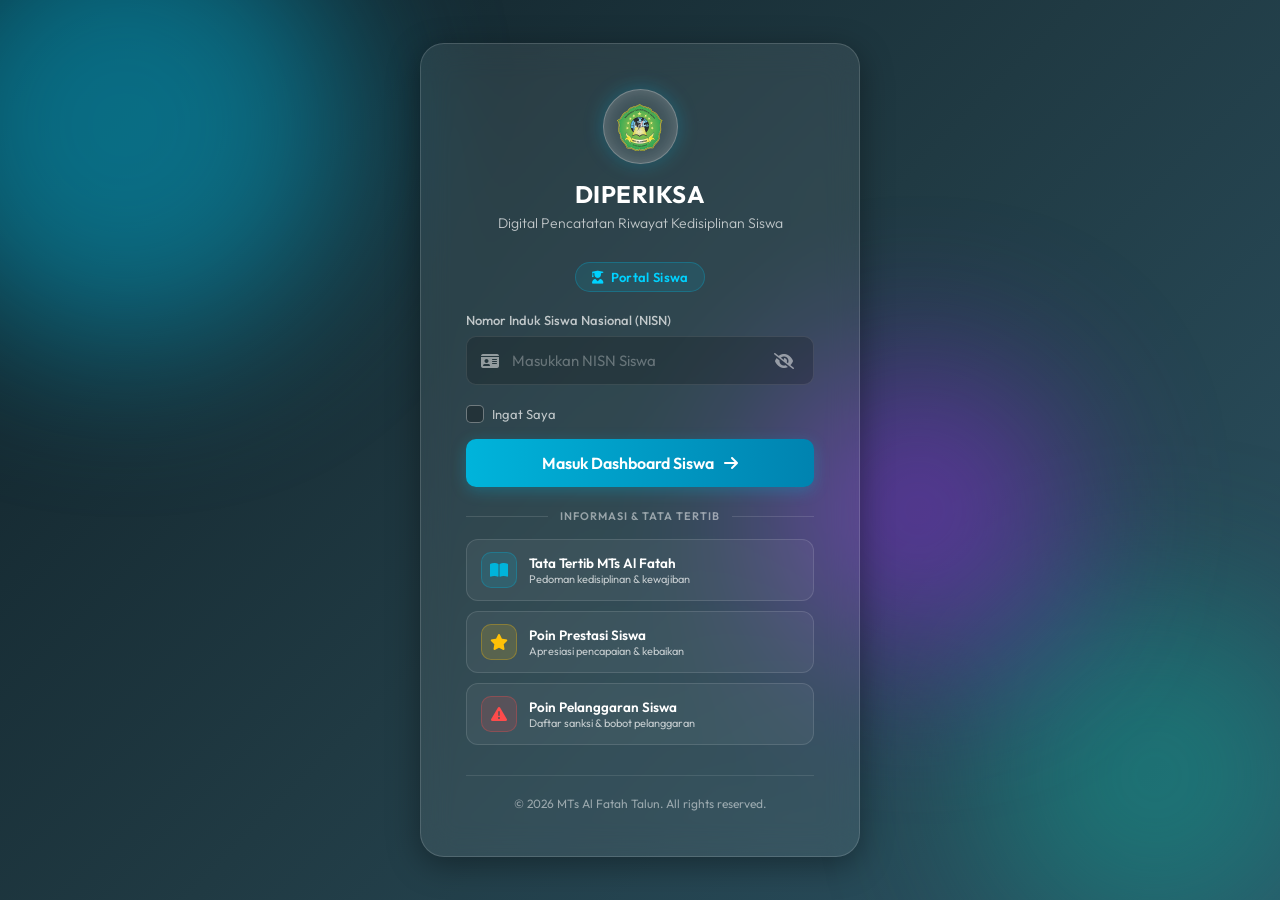
==== commit 9133b9ba: "Add files via upload" ====
--- a/index.html
+++ b/index.html
@@ -4,7 +4,7 @@
 <head>
     <meta charset="UTF-8">
     <meta name="viewport" content="width=device-width, initial-scale=1.0">
-    <title>DIPERIKSA</title>
+    <title>DIPERIKSA - Portal Siswa MTs Al Fatah</title>
     <link rel="icon" type="image/x-icon" href="mts.ico">
     <meta name="theme-color" content="#2c5364">
     <link rel="manifest" href="site.webmanifest">
@@ -21,112 +21,93 @@
         <div class="shape shape-1"></div>
         <div class="shape shape-2"></div>
         <div class="shape shape-3"></div>
-        <div class="grid-overlay"></div>
     </div>
 
-    <main class="split-layout">
-        <!-- Bagian Kiri: Branding -->
-        <section class="branding-section">
-            <div class="branding-content">
-                <div class="logo-placeholder">
-                    <img src="logo.png" alt="Logo MTs Al Fatah" class="logo-img">
-                </div>
-                <h1 class="brand-title">DIPERIKSA</h1>
-                <p class="brand-subtitle">Digital Pencatatan Riwayat Kedisiplinan Siswa Al Fatah</p>
-                <div class="brand-features">
-                    <div class="feature-item">
-                        <i class="fa-solid fa-bolt"></i>
-                        <span>Akses Cepat & Responsif</span>
-                    </div>
-                    <div class="feature-item">
-                        <i class="fa-solid fa-shield-halved"></i>
-                        <span>Keamanan Data Terjamin</span>
-                    </div>
-                    <div class="feature-item">
-                        <i class="fa-solid fa-chart-line"></i>
-                        <span>Pantau Kedisiplinan Real-time</span>
+    <div class="login-container">
+        <div class="login-header">
+            <div class="logo-placeholder">
+                <img src="logo.png" alt="Logo MTs Al Fatah" class="logo-img">
+            </div>
+            <h1>DIPERIKSA</h1>
+            <p>Digital Pencatatan Riwayat Kedisiplinan Siswa</p>
+        </div>
+
+        <div class="role-badge-container">
+            <div class="role-badge role-badge-siswa">
+                <i class="fa-solid fa-user-graduate"></i> Portal Siswa
+            </div>
+        </div>
+
+        <div class="form-wrapper">
+            <!-- Form Login Siswa -->
+            <form id="siswa-form" class="login-form active" onsubmit="handleLogin(event, 'siswa')">
+                <div class="input-group">
+                    <label for="nisn">Nomor Induk Siswa Nasional (NISN)</label>
+                    <div class="input-wrapper">
+                        <i class="fa-solid fa-id-card"></i>
+                        <input type="password" id="nisn" placeholder="Masukkan NISN Siswa" required autocomplete="off" inputmode="numeric">
+                        <i class="fa-solid fa-eye-slash toggle-password" title="Tampilkan/Sembunyikan NISN"></i>
                     </div>
                 </div>
-            </div>
-        </section>
 
-        <!-- Bagian Kanan: Login -->
-        <section class="login-section">
-            <div class="login-container">
-                <div class="login-header mobile-only">
-                    <div class="logo-placeholder-mobile">
-                        <img src="logo.png" alt="Logo MTs Al Fatah" class="logo-img-mobile">
+                <div class="form-options">
+                    <label class="remember-me">
+                        <input type="checkbox" id="remember-siswa">
+                        <span>Ingat Saya</span>
+                    </label>
+                </div>
+                <button type="submit" class="submit-btn">
+                    <span>Masuk Dashboard Siswa</span> <i class="fa-solid fa-arrow-right"></i>
+                </button>
+            </form>
+        </div>
+
+        <div class="section-divider">
+            <span>Informasi & Tata Tertib</span>
+        </div>
+
+        <div class="rules-grid">
+            <a href="tata-tertib.html" class="rule-card">
+                <div class="rule-card-left">
+                    <div class="rule-icon tatib">
+                        <i class="fa-solid fa-book-open"></i>
                     </div>
-                    <h2>DIPERIKSA</h2>
+                    <div class="rule-info">
+                        <span class="rule-title">Tata Tertib MTs Al Fatah</span>
+                        <span class="rule-desc">Pedoman kedisiplinan & kewajiban</span>
+                    </div>
                 </div>
-                
-                <div class="welcome-container">
-                    <h3 class="welcome-text">Selamat Datang 👋</h3>
-                    <p class="welcome-subtext">Silakan masuk ke akun Anda</p>
+            </a>
+
+            <a href="point-prestasi.html" class="rule-card">
+                <div class="rule-card-left">
+                    <div class="rule-icon prestasi">
+                        <i class="fa-solid fa-star"></i>
+                    </div>
+                    <div class="rule-info">
+                        <span class="rule-title">Poin Prestasi Siswa</span>
+                        <span class="rule-desc">Apresiasi pencapaian & kebaikan</span>
+                    </div>
                 </div>
+            </a>
 
-                <div class="login-tabs">
-                    <button class="tab-btn active" data-target="siswa-form" id="tab-siswa">
-                        <i class="fa-solid fa-user-graduate"></i> Siswa
-                    </button>
-                    <button class="tab-btn" data-target="guru-form" id="tab-guru">
-                        <i class="fa-solid fa-chalkboard-user"></i> Guru BK
-                    </button>
+            <a href="point-pelanggaran.html" class="rule-card">
+                <div class="rule-card-left">
+                    <div class="rule-icon pelanggaran">
+                        <i class="fa-solid fa-triangle-exclamation"></i>
+                    </div>
+                    <div class="rule-info">
+                        <span class="rule-title">Poin Pelanggaran Siswa</span>
+                        <span class="rule-desc">Daftar sanksi & bobot pelanggaran</span>
+                    </div>
                 </div>
+            </a>
+        </div>
 
-                <div class="form-wrapper">
-                    <!-- Form Login Siswa -->
-                    <form id="siswa-form" class="login-form active" onsubmit="handleLogin(event, 'siswa')">
-                        <div class="input-group">
-                            <label for="nisn">NISN</label>
-                            <div class="input-wrapper">
-                                <i class="fa-solid fa-id-card"></i>
-                                <input type="text" id="nisn" placeholder="Masukkan NISN" required autocomplete="off">
-                            </div>
-                        </div>
-                        <button type="submit" class="submit-btn siswa-btn">
-                            Masuk <i class="fa-solid fa-arrow-right"></i>
-                        </button>
-                    </form>
-
-                    <!-- Form Login Guru BK -->
-                    <form id="guru-form" class="login-form" onsubmit="handleLogin(event, 'guru')">
-                        <div class="input-group">
-                            <label for="password-guru">Password</label>
-                            <div class="input-wrapper">
-                                <i class="fa-solid fa-lock"></i>
-                                <input type="password" id="password-guru" placeholder="Masukkan Password Guru BK" required>
-                                <i class="fa-solid fa-eye-slash toggle-password"></i>
-                            </div>
-                            <div class="forgot-password">
-                                <a href="#" onclick="alert('Fitur lupa password dapat diakses melalui Admin Sekolah.')">Lupa
-                                    Password?</a>
-                            </div>
-                        </div>
-                        <button type="submit" class="submit-btn guru-btn">
-                            Masuk <i class="fa-solid fa-arrow-right"></i>
-                        </button>
-                    </form>
-                </div>
-
-                <div class="rules-section">
-                    <a href="tata-tertib.html" class="rules-btn">
-                        <i class="fa-solid fa-book-open"></i> Tata Tertib
-                    </a>
-                    <a href="point-prestasi.html" class="rules-btn">
-                        <i class="fa-solid fa-star"></i> Poin Prestasi
-                    </a>
-                    <a href="point-pelanggaran.html" class="rules-btn">
-                        <i class="fa-solid fa-triangle-exclamation"></i> Poin Pelanggaran
-                    </a>
-                </div>
-
-                <div class="login-footer">
-                    <p>&copy; 2026 MTs Al Fatah Talun. All rights reserved.</p>
-                </div>
-            </div>
-        </section>
-    </main>
+        <div class="login-footer">
+            <p>&copy; 2026 MTs Al Fatah Talun. All rights reserved.</p>
+        </div>
+    </div>
 
     <!-- PWA Install Prompt Banner -->
     <div id="install-container" class="install-container hidden">
--- a/style.css
+++ b/style.css
@@ -1,20 +1,110 @@
 @import url('https://fonts.googleapis.com/css2?family=Outfit:wght@300;400;500;600;700&display=swap');
 
-/* Basic setup and variables */
+/* PWA Install Banner */
+.install-container {
+    position: fixed;
+    bottom: 20px;
+    left: 50%;
+    transform: translateX(-50%);
+    width: 90%;
+    max-width: 400px;
+    background: white;
+    border-radius: 12px;
+    box-shadow: 0 5px 20px rgba(0, 0, 0, 0.15);
+    padding: 12px;
+    z-index: 1000;
+    transition: all 0.3s ease;
+}
+
+.install-container.hidden {
+    bottom: -100px;
+    opacity: 0;
+    visibility: hidden;
+}
+
+.install-content {
+    display: flex;
+    justify-content: space-between;
+    align-items: center;
+}
+
+.install-info {
+    display: flex;
+    align-items: center;
+    gap: 12px;
+}
+
+.install-icon {
+    width: 40px;
+    height: 40px;
+    border-radius: 8px;
+    object-fit: contain;
+}
+
+.install-text {
+    display: flex;
+    flex-direction: column;
+}
+
+.install-text strong {
+    font-size: 0.9rem;
+    color: #2c5364;
+}
+
+.install-text span {
+    font-size: 0.75rem;
+    color: #666;
+}
+
+.install-actions {
+    display: flex;
+    align-items: center;
+    gap: 10px;
+}
+
+.install-btn {
+    background: #0f2027;
+    color: white;
+    border: none;
+    padding: 6px 12px;
+    border-radius: 6px;
+    font-size: 0.85rem;
+    font-weight: 500;
+    cursor: pointer;
+    transition: background 0.3s ease;
+}
+
+.install-btn:hover {
+    background: #203a43;
+}
+
+.close-install-btn {
+    background: none;
+    border: none;
+    color: #999;
+    font-size: 1.2rem;
+    cursor: pointer;
+    padding: 0 4px;
+}
+
+.close-install-btn:hover {
+    color: #333;
+}
+
 :root {
-    --bg-gradient: linear-gradient(135deg, #050b14, #0f2027, #203a43);
-    --glass-bg: rgba(255, 255, 255, 0.05);
-    --glass-border: rgba(255, 255, 255, 0.1);
+    --bg-gradient: linear-gradient(135deg, #0f2027, #203a43, #2c5364);
+    --glass-bg: rgba(255, 255, 255, 0.08);
+    --glass-border: rgba(255, 255, 255, 0.15);
     --glass-shadow: 0 8px 32px 0 rgba(0, 0, 0, 0.37);
     
     --text-primary: #ffffff;
     --text-secondary: rgba(255, 255, 255, 0.7);
-    --text-muted: rgba(255, 255, 255, 0.4);
+    --text-muted: rgba(255, 255, 255, 0.5);
     
     --accent-siswa: #00b4db;
-    --accent-siswa-gradient: linear-gradient(135deg, #00b4db, #0083b0);
+    --accent-siswa-gradient: linear-gradient(to right, #00b4db, #0083b0);
     --accent-guru: #11998e;
-    --accent-guru-gradient: linear-gradient(135deg, #11998e, #38ef7d);
+    --accent-guru-gradient: linear-gradient(to right, #11998e, #38ef7d);
     
     --error-color: #ff4b4b;
     --success-color: #00e676;
@@ -28,203 +118,175 @@
     box-sizing: border-box;
 }
 
+html {
+    width: 100%;
+    max-width: 100%;
+    overflow-x: hidden !important;
+    overscroll-behavior-x: none;
+    -webkit-text-size-adjust: 100%;
+}
+
 body {
     font-family: 'Outfit', sans-serif;
     background: var(--bg-gradient);
     min-height: 100vh;
+    min-height: 100dvh;
+    width: 100%;
+    max-width: 100%;
+    display: flex;
+    justify-content: center;
+    align-items: center;
     color: var(--text-primary);
-    overflow-x: hidden;
+    overflow-x: hidden !important;
     overflow-y: auto;
     position: relative;
-}
-
-/* Background Shapes & Grid Overlay */
+    padding: 30px 15px;
+    touch-action: pan-y;
+    overscroll-behavior-x: none;
+}
+
+/* Dynamic Background Shapes */
 .background-shapes {
     position: fixed;
     top: 0;
     left: 0;
-    width: 100vw;
-    height: 100vh;
+    width: 100%;
+    height: 100%;
     z-index: 0;
     overflow: hidden;
     pointer-events: none;
 }
 
-.grid-overlay {
-    position: absolute;
-    top: 0;
-    left: 0;
-    width: 100%;
-    height: 100%;
-    background-image: 
-        linear-gradient(rgba(255, 255, 255, 0.03) 1px, transparent 1px),
-        linear-gradient(90deg, rgba(255, 255, 255, 0.03) 1px, transparent 1px);
-    background-size: 50px 50px;
-    z-index: 1;
-}
-
 .shape {
     position: absolute;
-    filter: blur(100px);
+    filter: blur(80px);
     border-radius: 50%;
-    opacity: 0.4;
+    opacity: 0.5;
     animation: float 20s infinite ease-in-out alternate;
 }
 
-.shape-1 { width: 500px; height: 500px; background: #00b4db; top: -100px; left: -100px; animation-delay: 0s; }
-.shape-2 { width: 400px; height: 400px; background: #11998e; bottom: -50px; right: -50px; animation-delay: -5s; }
-.shape-3 { width: 300px; height: 300px; background: #8e2de2; top: 30%; left: 50%; animation-delay: -10s; }
+.shape-1 {
+    width: 400px;
+    height: 400px;
+    background: #00b4db;
+    top: -100px;
+    left: -100px;
+    animation-delay: 0s;
+}
+
+.shape-2 {
+    width: 300px;
+    height: 300px;
+    background: #11998e;
+    bottom: -50px;
+    right: -50px;
+    animation-delay: -5s;
+}
+
+.shape-3 {
+    width: 250px;
+    height: 250px;
+    background: #8e2de2;
+    top: 40%;
+    left: 60%;
+    animation-delay: -10s;
+}
 
 @keyframes float {
-    0% { transform: translate(0, 0) rotate(0deg) scale(1); }
-    100% { transform: translate(50px, 50px) rotate(20deg) scale(1.1); }
-}
-
-/* Split Layout */
-.split-layout {
+    0% { transform: translate(0, 0) rotate(0deg); }
+    100% { transform: translate(50px, 50px) rotate(20deg); }
+}
+
+/* Login Container */
+.login-container {
     position: relative;
-    z-index: 2;
-    display: flex;
-    min-height: 100vh;
+    z-index: 1;
     width: 100%;
-}
-
-.branding-section, .login-section {
-    flex: 1;
-    display: flex;
-    flex-direction: column;
-    justify-content: center;
-    padding: 40px;
-}
-
-.branding-section {
-    align-items: flex-start;
-    padding-left: 8%;
-    position: relative;
-}
-
-/* Branding Content */
-.branding-content {
-    max-width: 500px;
-    animation: fadeRight 0.8s cubic-bezier(0.16, 1, 0.3, 1) forwards;
-}
-
-@keyframes fadeRight {
-    from { opacity: 0; transform: translateX(-40px); }
-    to { opacity: 1; transform: translateX(0); }
-}
-
-.logo-placeholder {
-    width: 80px;
-    height: 80px;
-    background: rgba(255, 255, 255, 0.05);
-    border-radius: 20px;
-    display: flex;
-    justify-content: center;
-    align-items: center;
-    margin-bottom: 25px;
-    border: 1px solid var(--glass-border);
-    box-shadow: 0 0 30px rgba(0, 180, 219, 0.2);
-    backdrop-filter: blur(10px);
-}
-
-.logo-img { width: 60px; height: 60px; object-fit: cover; }
-
-.brand-title {
-    font-size: 3.5rem;
-    font-weight: 700;
-    line-height: 1.1;
-    margin-bottom: 15px;
-    background: linear-gradient(to right, #fff, #a5d4e6);
-    -webkit-background-clip: text;
-    -webkit-text-fill-color: transparent;
-}
-
-.brand-subtitle {
-    font-size: 1.2rem;
-    color: var(--text-secondary);
-    line-height: 1.5;
-    margin-bottom: 40px;
-}
-
-.brand-features {
-    display: flex;
-    flex-direction: column;
-    gap: 15px;
-}
-
-.feature-item {
-    display: flex;
-    align-items: center;
-    gap: 15px;
+    max-width: 420px;
+    margin: auto;
     background: var(--glass-bg);
-    padding: 15px 20px;
-    border-radius: 12px;
-    border: 1px solid var(--glass-border);
-    backdrop-filter: blur(10px);
-    transition: var(--transition);
-}
-
-.feature-item:hover {
-    transform: translateX(10px);
-    background: rgba(255, 255, 255, 0.1);
-    border-color: rgba(255, 255, 255, 0.2);
-}
-
-.feature-item i {
-    font-size: 1.5rem;
-    color: var(--accent-siswa);
-}
-
-/* Login Section */
-.login-section {
-    align-items: center;
-}
-
-.login-container {
-    width: 100%;
-    max-width: 440px;
-    background: rgba(15, 32, 39, 0.6);
-    backdrop-filter: blur(20px);
-    -webkit-backdrop-filter: blur(20px);
+    backdrop-filter: blur(16px);
+    -webkit-backdrop-filter: blur(16px);
     border: 1px solid var(--glass-border);
     border-radius: 24px;
     padding: 40px;
     box-shadow: var(--glass-shadow);
-    animation: fadeUp 0.8s cubic-bezier(0.16, 1, 0.3, 1) forwards;
-    animation-delay: 0.2s;
+    transform: translateY(20px);
     opacity: 0;
+    animation: fadeUp 0.6s cubic-bezier(0.16, 1, 0.3, 1) forwards;
 }
 
 @keyframes fadeUp {
-    from { opacity: 0; transform: translateY(40px); }
-    to { opacity: 1; transform: translateY(0); }
-}
-
-.mobile-only { display: none; }
-
-.welcome-container { margin-bottom: 30px; text-align: center; }
-.welcome-text { font-size: 24px; font-weight: 600; margin-bottom: 5px; }
-.welcome-subtext { font-size: 14px; color: var(--text-secondary); }
+    to {
+        transform: translateY(0);
+        opacity: 1;
+    }
+}
+
+/* Header */
+.login-header {
+    text-align: center;
+    margin-bottom: 30px;
+}
+
+.logo-placeholder {
+    width: 75px;
+    height: 75px;
+    background: rgba(255, 255, 255, 0.1);
+    border-radius: 50%;
+    display: flex;
+    justify-content: center;
+    align-items: center;
+    margin: 0 auto 15px;
+    font-size: 34px;
+    color: var(--text-primary);
+    box-shadow: 0 0 20px rgba(0, 180, 219, 0.3), inset 0 0 15px rgba(255, 255, 255, 0.2);
+    border: 1px solid rgba(255, 255, 255, 0.3);
+    animation: pulseGlow 3s infinite alternate;
+}
+
+.logo-img {
+    width: 50px;
+    height: 50px;
+    border-radius: 50%;
+    object-fit: cover;
+}
+
+@keyframes pulseGlow {
+    0% { box-shadow: 0 0 20px rgba(0, 180, 219, 0.2), inset 0 0 15px rgba(255, 255, 255, 0.2); }
+    100% { box-shadow: 0 0 35px rgba(0, 180, 219, 0.5), inset 0 0 20px rgba(255, 255, 255, 0.4); }
+}
+
+.login-header h1 {
+    font-size: 24px;
+    font-weight: 700;
+    letter-spacing: 0.5px;
+    margin-bottom: 5px;
+}
+
+.login-header p {
+    font-size: 14px;
+    color: var(--text-secondary);
+    font-weight: 300;
+}
 
 /* Tabs */
 .login-tabs {
     display: flex;
-    background: rgba(0, 0, 0, 0.3);
+    background: rgba(0, 0, 0, 0.2);
     border-radius: 12px;
-    padding: 6px;
+    padding: 5px;
     margin-bottom: 30px;
     position: relative;
-    view-transition-name: login-tabs;
 }
 
 .tab-btn {
     flex: 1;
     background: transparent;
     border: none;
-    padding: 14px 0;
+    padding: 12px 0;
     color: var(--text-secondary);
-    font-family: inherit;
+    font-family: 'Outfit', sans-serif;
     font-size: 15px;
     font-weight: 500;
     border-radius: 8px;
@@ -237,193 +299,1124 @@
     z-index: 2;
 }
 
-.tab-btn:hover { color: var(--text-primary); }
+.tab-btn:hover {
+    color: var(--text-primary);
+}
 
 .tab-btn.active {
     color: #fff;
     background: rgba(255, 255, 255, 0.15);
-    box-shadow: 0 4px 15px rgba(0, 0, 0, 0.2);
-}
-
-/* Form Wrapper */
+    box-shadow: 0 4px 15px rgba(0, 0, 0, 0.1);
+}
+
+.tab-btn i {
+    font-size: 16px;
+}
+
+/* Forms */
 .form-wrapper {
     position: relative;
-    min-height: 180px;
-    view-transition-name: form-wrapper;
+    min-height: auto !important;
 }
 
 .login-form {
-    position: absolute;
-    top: 0;
-    left: 0;
     width: 100%;
-    opacity: 0;
-    visibility: hidden;
-    pointer-events: none;
-    transition: opacity 0.3s ease;
+    transition: all 0.4s cubic-bezier(0.4, 0, 0.2, 1);
 }
 
 .login-form.active {
     opacity: 1;
     visibility: visible;
-    pointer-events: auto;
+    transform: translateX(0);
     position: relative;
 }
 
-/* Inputs */
-.input-group { margin-bottom: 20px; }
+.login-form.inactive-left {
+    transform: translateX(-20px);
+}
+
+.form-description {
+    font-size: 13px;
+    color: var(--text-secondary);
+    text-align: center;
+    margin-bottom: 25px;
+    line-height: 1.5;
+    background: rgba(255, 255, 255, 0.05);
+    padding: 10px;
+    border-radius: 8px;
+    border-left: 3px solid var(--accent-siswa);
+}
+
+#guru-form .form-description {
+    border-left-color: var(--accent-guru);
+}
+
+.input-group {
+    margin-bottom: 20px;
+}
+
 .input-group label {
-    display: block; font-size: 13px; font-weight: 500; margin-bottom: 8px; color: var(--text-secondary);
-}
-
-.input-wrapper { position: relative; display: flex; align-items: center; }
+    display: block;
+    font-size: 13px;
+    font-weight: 500;
+    margin-bottom: 8px;
+    color: var(--text-secondary);
+}
+
+.input-wrapper {
+    position: relative;
+    display: flex;
+    align-items: center;
+}
+
 .input-wrapper i:first-child {
-    position: absolute; left: 16px; color: var(--text-muted); font-size: 16px; transition: var(--transition);
+    position: absolute;
+    left: 15px;
+    color: var(--text-muted);
+    font-size: 16px;
+    transition: var(--transition);
 }
 
 .input-wrapper input {
     width: 100%;
     background: rgba(0, 0, 0, 0.2);
     border: 1px solid rgba(255, 255, 255, 0.1);
-    border-radius: 12px;
-    padding: 16px 16px 16px 46px;
+    border-radius: 10px;
+    padding: 14px 45px 14px 45px;
     color: var(--text-primary);
-    font-family: inherit;
+    font-family: 'Outfit', sans-serif;
     font-size: 15px;
     transition: var(--transition);
 }
 
-.input-wrapper input::placeholder { color: rgba(255, 255, 255, 0.3); }
-
-/* :focus-within for modern active states */
-.input-group:has(input:focus) i:first-child { color: var(--accent-siswa); }
+.input-wrapper input::placeholder {
+    color: rgba(255, 255, 255, 0.3);
+}
+
 .input-wrapper input:focus {
-    outline: none; background: rgba(0, 0, 0, 0.4); border-color: var(--accent-siswa);
-    box-shadow: 0 0 0 4px rgba(0, 180, 219, 0.15);
-}
-
-#guru-form .input-group:has(input:focus) i:first-child { color: var(--accent-guru); }
+    outline: none;
+    background: rgba(0, 0, 0, 0.3);
+    border-color: var(--accent-siswa);
+    box-shadow: 0 0 0 4px rgba(0, 180, 219, 0.1);
+}
+
 #guru-form .input-wrapper input:focus {
-    border-color: var(--accent-guru); box-shadow: 0 0 0 4px rgba(17, 153, 142, 0.15);
-}
-
-.toggle-password { position: absolute; right: 16px; color: var(--text-muted); cursor: pointer; transition: var(--transition); }
-.toggle-password:hover { color: var(--text-primary); }
-
-.forgot-password { text-align: right; margin-top: 8px; }
-.forgot-password a { color: var(--text-secondary); font-size: 12px; text-decoration: none; transition: var(--transition); }
-.forgot-password a:hover { color: var(--accent-guru); text-decoration: underline; }
-
-/* Buttons */
+    border-color: var(--accent-guru);
+    box-shadow: 0 0 0 4px rgba(17, 153, 142, 0.1);
+}
+
+.input-wrapper input:focus + i,
+.input-wrapper input:not(:placeholder-shown) + i {
+    color: var(--accent-siswa);
+}
+
+#guru-form .input-wrapper input:focus + i,
+#guru-form .input-wrapper input:not(:placeholder-shown) + i {
+    color: var(--accent-guru);
+}
+
+.toggle-password {
+    position: absolute;
+    right: 15px;
+    color: var(--text-muted);
+    cursor: pointer;
+    padding: 5px;
+    transition: var(--transition);
+}
+
+.toggle-password:hover {
+    color: var(--text-primary);
+}
+
+.forgot-password {
+    text-align: right;
+    margin-top: 8px;
+}
+
+.forgot-password a {
+    color: var(--text-secondary);
+    font-size: 12px;
+    text-decoration: none;
+    transition: var(--transition);
+}
+
+.forgot-password a:hover {
+    color: var(--accent-guru);
+    text-decoration: underline;
+}
+
+/* Form Options & Remember Me */
+.form-options {
+    display: flex;
+    justify-content: flex-start;
+    align-items: center;
+    margin-top: 12px;
+    margin-bottom: 16px;
+    width: 100%;
+}
+
+#guru-form .form-options {
+    justify-content: space-between;
+}
+
+.form-options .forgot-password {
+    margin-top: 0;
+}
+
+.input-group label.remember-me,
+label.remember-me,
+.remember-me {
+    display: inline-flex !important;
+    flex-direction: row !important;
+    align-items: center !important;
+    gap: 8px !important;
+    font-size: 13px !important;
+    font-weight: 400 !important;
+    color: var(--text-secondary);
+    cursor: pointer !important;
+    user-select: none;
+    margin: 0 !important;
+    padding: 0 !important;
+    white-space: nowrap !important;
+    line-height: 1 !important;
+}
+
+.remember-me:hover {
+    color: var(--text-primary);
+}
+
+.remember-me input[type="checkbox"] {
+    appearance: none;
+    -webkit-appearance: none;
+    width: 18px !important;
+    height: 18px !important;
+    min-width: 18px !important;
+    min-height: 18px !important;
+    border: 1.5px solid rgba(255, 255, 255, 0.35);
+    border-radius: 5px;
+    background: rgba(0, 0, 0, 0.25);
+    cursor: pointer;
+    display: inline-grid !important;
+    place-content: center;
+    transition: var(--transition);
+    position: relative;
+    margin: 0 !important;
+    padding: 0 !important;
+    vertical-align: middle;
+    flex-shrink: 0 !important;
+}
+
+.remember-me input[type="checkbox"]:hover {
+    border-color: rgba(255, 255, 255, 0.6);
+    background: rgba(0, 0, 0, 0.35);
+}
+
+.remember-me input[type="checkbox"]:checked {
+    background: var(--accent-siswa);
+    border-color: var(--accent-siswa);
+}
+
+#guru-form .remember-me input[type="checkbox"]:checked {
+    background: var(--accent-guru);
+    border-color: var(--accent-guru);
+}
+
+.remember-me input[type="checkbox"]:checked::before {
+    content: "\f00c";
+    font-family: "Font Awesome 6 Free";
+    font-weight: 900;
+    font-size: 11px;
+    color: #ffffff;
+}
+
+.remember-me input[type="checkbox"]:focus {
+    outline: none;
+    box-shadow: 0 0 0 3px rgba(0, 180, 219, 0.25);
+}
+
+#guru-form .remember-me input[type="checkbox"]:focus {
+    box-shadow: 0 0 0 3px rgba(17, 153, 142, 0.25);
+}
+
+.remember-me span {
+    font-size: 13px !important;
+    color: var(--text-secondary);
+    display: inline-block !important;
+    line-height: 1 !important;
+    margin: 0 !important;
+    vertical-align: middle;
+    white-space: nowrap !important;
+}
+
 .submit-btn {
-    width: 100%; padding: 16px; border: none; border-radius: 12px;
-    font-family: inherit; font-size: 16px; font-weight: 600; color: #fff;
-    cursor: pointer; transition: var(--transition);
-    display: flex; justify-content: center; align-items: center; gap: 10px;
-    margin-top: 10px; position: relative; overflow: hidden;
-}
-
-.submit-btn::after {
-    content: ''; position: absolute; top: 0; left: -100%; width: 50%; height: 100%;
-    background: linear-gradient(to right, transparent, rgba(255,255,255,0.2), transparent);
-    transform: skewX(-20deg); transition: 0.5s;
-}
-
-.submit-btn:hover::after { left: 150%; }
-
-.siswa-btn { background: var(--accent-siswa-gradient); box-shadow: 0 4px 15px rgba(0, 180, 219, 0.3); }
-.siswa-btn:hover { transform: translateY(-2px); box-shadow: 0 8px 25px rgba(0, 180, 219, 0.5); }
-
-.guru-btn { background: var(--accent-guru-gradient); box-shadow: 0 4px 15px rgba(17, 153, 142, 0.3); }
-.guru-btn:hover { transform: translateY(-2px); box-shadow: 0 8px 25px rgba(17, 153, 142, 0.5); }
-
-/* Rules Section */
-.rules-section { display: flex; flex-direction: column; gap: 10px; margin-top: 25px; text-align: center; }
-.rules-btn {
-    display: flex; align-items: center; justify-content: center; gap: 8px;
-    padding: 12px; background: rgba(255, 255, 255, 0.05); color: var(--text-secondary);
-    text-decoration: none; border-radius: 10px; font-size: 14px; font-weight: 500;
-    border: 1px solid transparent; transition: var(--transition);
-}
-.rules-btn:hover {
-    background: rgba(255, 255, 255, 0.1); color: var(--text-primary);
-    border-color: var(--glass-border); transform: translateY(-2px);
-}
-
-.login-footer { margin-top: 30px; text-align: center; border-top: 1px solid rgba(255, 255, 255, 0.1); padding-top: 20px; }
-.login-footer p { font-size: 12px; color: var(--text-muted); }
-
-/* View Transitions Rules */
-::view-transition-old(form-wrapper), ::view-transition-new(form-wrapper) {
-    animation-duration: 0.4s; animation-timing-function: cubic-bezier(0.4, 0, 0.2, 1);
+    width: 100%;
+    padding: 14px;
+    border: none;
+    border-radius: 10px;
+    background: var(--accent-siswa-gradient);
+    color: #fff;
+    font-family: 'Outfit', sans-serif;
+    font-size: 16px;
+    font-weight: 600;
+    cursor: pointer;
+    transition: var(--transition);
+    display: flex;
+    justify-content: center;
+    align-items: center;
+    gap: 10px;
+    margin-top: 10px;
+    box-shadow: 0 4px 15px rgba(0, 180, 219, 0.3);
+}
+
+.submit-btn:hover {
+    transform: translateY(-2px);
+    box-shadow: 0 6px 20px rgba(0, 180, 219, 0.4);
+}
+
+.submit-btn:active {
+    transform: translateY(0);
+}
+
+.submit-btn.guru-btn {
+    background: var(--accent-guru-gradient);
+    box-shadow: 0 4px 15px rgba(17, 153, 142, 0.3);
+}
+
+.submit-btn.guru-btn:hover {
+    box-shadow: 0 6px 20px rgba(17, 153, 142, 0.4);
+}
+
+/* Footer */
+.login-footer {
+    margin-top: 30px;
+    text-align: center;
+    border-top: 1px solid rgba(255, 255, 255, 0.1);
+    padding-top: 20px;
+}
+
+.login-footer p {
+    font-size: 12px;
+    color: var(--text-muted);
 }
 
 /* Toast Notification */
 .toast {
-    position: fixed; top: 20px; right: 20px; background: #fff; color: #333;
-    padding: 15px 25px; border-radius: 12px; box-shadow: 0 10px 30px rgba(0, 0, 0, 0.2);
-    display: flex; align-items: center; gap: 12px; font-size: 14px; font-weight: 600;
-    transform: translateX(120%); transition: transform 0.4s cubic-bezier(0.175, 0.885, 0.32, 1.275);
+    position: fixed;
+    top: 20px;
+    right: 20px;
+    max-width: calc(100vw - 40px);
+    background: #fff;
+    color: #333;
+    padding: 15px 25px;
+    border-radius: 10px;
+    box-shadow: 0 10px 30px rgba(0, 0, 0, 0.2);
+    display: flex;
+    align-items: center;
+    gap: 12px;
+    font-size: 14px;
+    font-weight: 500;
+    transform: translateY(-30px);
+    opacity: 0;
+    visibility: hidden;
+    transition: transform 0.3s cubic-bezier(0.175, 0.885, 0.32, 1.275), opacity 0.3s ease, visibility 0.3s ease;
     z-index: 1000;
-}
-.toast.show { transform: translateX(0); }
-.toast.error .toast-icon { color: var(--error-color); }
-.toast.success .toast-icon { color: var(--success-color); }
-
-/* PWA Install Banner */
-.install-container {
-    position: fixed; bottom: 20px; left: 50%; transform: translateX(-50%); width: 90%; max-width: 400px;
-    background: rgba(255, 255, 255, 0.95); backdrop-filter: blur(10px); border-radius: 16px;
-    box-shadow: 0 10px 30px rgba(0, 0, 0, 0.3); padding: 16px; z-index: 1000; transition: all 0.4s ease;
-}
-.install-container.hidden { bottom: -100px; opacity: 0; visibility: hidden; }
-.install-content { display: flex; justify-content: space-between; align-items: center; }
-.install-info { display: flex; align-items: center; gap: 12px; }
-.install-icon { width: 44px; height: 44px; border-radius: 10px; object-fit: contain; }
-.install-text { display: flex; flex-direction: column; }
-.install-text strong { font-size: 0.95rem; color: #111; }
-.install-text span { font-size: 0.8rem; color: #666; }
-.install-actions { display: flex; align-items: center; gap: 12px; }
-.install-btn {
-    background: var(--accent-siswa-gradient); color: white; border: none; padding: 8px 16px;
-    border-radius: 8px; font-size: 0.85rem; font-weight: 600; cursor: pointer; transition: var(--transition);
-}
-.install-btn:hover { box-shadow: 0 4px 10px rgba(0, 180, 219, 0.4); transform: translateY(-1px); }
-.close-install-btn { background: none; border: none; color: #999; font-size: 1.2rem; cursor: pointer; padding: 4px; }
-.close-install-btn:hover { color: #333; }
-
-/* Responsive Media Queries */
-@media (max-width: 1024px) {
-    .brand-title { font-size: 2.8rem; }
-    .branding-section { padding: 30px; }
-    .login-section { padding: 30px; }
-}
-
-@media (max-width: 850px) {
-    .split-layout { flex-direction: column; }
-    .branding-section { display: none; }
-    
-    .mobile-only {
-        display: flex; flex-direction: column; align-items: center; margin-bottom: 25px;
-    }
-    .logo-placeholder-mobile {
-        width: 60px; height: 60px; background: rgba(255, 255, 255, 0.05); border-radius: 16px;
-        display: flex; justify-content: center; align-items: center; margin-bottom: 10px;
-        border: 1px solid var(--glass-border); box-shadow: 0 0 20px rgba(0, 180, 219, 0.2);
-    }
-    .logo-img-mobile { width: 40px; height: 40px; }
-    .login-header h2 { font-size: 20px; font-weight: 700; letter-spacing: 1px; }
-    
-    .login-section { padding: 20px; justify-content: flex-start; padding-top: 40px; }
-    .login-container { max-width: 100%; padding: 30px 20px; }
-    .welcome-container { margin-bottom: 20px; }
-    .welcome-text { font-size: 20px; }
-    .welcome-subtext { font-size: 13px; }
-}
-
-@media (max-width: 480px) {
-    .login-container { padding: 25px 15px; }
-    .tab-btn { padding: 12px 0; font-size: 14px; }
-    .input-wrapper input { padding: 14px 14px 14px 40px; font-size: 14px; }
-    .submit-btn { padding: 14px; font-size: 15px; }
-}
+    pointer-events: none;
+}
+
+.toast.show {
+    transform: translateY(0);
+    opacity: 1;
+    visibility: visible;
+    pointer-events: auto;
+}
+
+.toast.error .toast-icon {
+    color: var(--error-color);
+}
+
+.toast.success .toast-icon {
+    color: var(--success-color);
+}
+
+/* Rules Section & Cards */
+.rules-section {
+    margin-top: 15px;
+    text-align: center;
+}
+
+.section-divider {
+    display: flex;
+    align-items: center;
+    text-align: center;
+    margin: 22px 0 16px;
+    color: var(--text-muted);
+    font-size: 11px;
+    font-weight: 600;
+    letter-spacing: 1px;
+    text-transform: uppercase;
+}
+
+.section-divider::before,
+.section-divider::after {
+    content: '';
+    flex: 1;
+    border-bottom: 1px solid rgba(255, 255, 255, 0.12);
+}
+
+.section-divider span {
+    padding: 0 12px;
+}
+
+/* Modern Rule Cards */
+.rules-grid {
+    display: flex;
+    flex-direction: column;
+    gap: 10px;
+}
+
+.rule-card {
+    display: flex;
+    align-items: center;
+    justify-content: space-between;
+    padding: 12px 14px;
+    background: rgba(255, 255, 255, 0.05);
+    border: 1px solid rgba(255, 255, 255, 0.12);
+    border-radius: 12px;
+    color: var(--text-primary);
+    text-decoration: none;
+    transition: var(--transition);
+}
+
+.rule-card-left {
+    display: flex;
+    align-items: center;
+    gap: 12px;
+}
+
+.rule-icon {
+    width: 36px;
+    height: 36px;
+    border-radius: 10px;
+    display: flex;
+    align-items: center;
+    justify-content: center;
+    font-size: 16px;
+    flex-shrink: 0;
+}
+
+.rule-icon.tatib {
+    background: rgba(0, 180, 219, 0.15);
+    color: #00b4db;
+    border: 1px solid rgba(0, 180, 219, 0.3);
+}
+
+.rule-icon.prestasi {
+    background: rgba(255, 193, 7, 0.15);
+    color: #ffc107;
+    border: 1px solid rgba(255, 193, 7, 0.3);
+}
+
+.rule-icon.pelanggaran {
+    background: rgba(255, 75, 75, 0.15);
+    color: #ff4b4b;
+    border: 1px solid rgba(255, 75, 75, 0.3);
+}
+
+.rule-info {
+    display: flex;
+    flex-direction: column;
+    text-align: left;
+}
+
+.rule-title {
+    font-size: 13.5px;
+    font-weight: 600;
+    color: #ffffff;
+}
+
+.rule-desc {
+    font-size: 11px;
+    color: var(--text-secondary);
+}
+
+.rule-arrow {
+    color: var(--text-muted);
+    font-size: 12px;
+    transition: var(--transition);
+}
+
+.rule-card:hover {
+    background: rgba(255, 255, 255, 0.1);
+    border-color: rgba(255, 255, 255, 0.25);
+    transform: translateY(-2px);
+    box-shadow: 0 4px 15px rgba(0, 0, 0, 0.2);
+}
+
+.rule-card:hover .rule-arrow {
+    color: #ffffff;
+    transform: translateX(3px);
+}
+
+/* Role Badges */
+.role-badge-container {
+    display: flex;
+    justify-content: center;
+    margin-bottom: 20px;
+}
+
+.role-badge {
+    display: inline-flex;
+    align-items: center;
+    gap: 8px;
+    padding: 6px 16px;
+    border-radius: 20px;
+    font-size: 13px;
+    font-weight: 600;
+    letter-spacing: 0.3px;
+}
+
+.role-badge-siswa {
+    background: rgba(0, 180, 219, 0.12);
+    color: #00d2ff;
+    border: 1px solid rgba(0, 180, 219, 0.3);
+}
+
+.role-badge-guru {
+    background: rgba(17, 153, 142, 0.15);
+    color: #38ef7d;
+    border: 1px solid rgba(56, 239, 125, 0.3);
+}
+
+/* Role Switch Box */
+.role-switch-box {
+    margin-top: 22px;
+    padding: 12px 16px;
+    background: rgba(0, 0, 0, 0.22);
+    border-radius: 12px;
+    display: flex;
+    align-items: center;
+    justify-content: space-between;
+    gap: 10px;
+    border: 1px solid rgba(255, 255, 255, 0.08);
+}
+
+.role-switch-box span {
+    font-size: 12.5px;
+    color: var(--text-secondary);
+}
+
+.role-switch-btn {
+    display: inline-flex;
+    align-items: center;
+    gap: 6px;
+    color: #38ef7d;
+    text-decoration: none;
+    font-size: 13px;
+    font-weight: 600;
+    transition: var(--transition);
+    padding: 6px 12px;
+    border-radius: 8px;
+    background: rgba(17, 153, 142, 0.12);
+    border: 1px solid rgba(56, 239, 125, 0.25);
+}
+
+.role-switch-btn:hover {
+    color: #ffffff;
+    background: rgba(17, 153, 142, 0.3);
+    transform: translateY(-1px);
+}
+
+/* Back Link for Guru Page */
+.back-link-wrapper {
+    margin-bottom: 18px;
+}
+
+.back-link {
+    display: inline-flex;
+    align-items: center;
+    gap: 8px;
+    color: var(--text-secondary);
+    text-decoration: none;
+    font-size: 13px;
+    font-weight: 500;
+    padding: 7px 14px;
+    border-radius: 10px;
+    background: rgba(255, 255, 255, 0.06);
+    border: 1px solid rgba(255, 255, 255, 0.12);
+    transition: var(--transition);
+}
+
+.back-link:hover {
+    color: #ffffff;
+    background: rgba(255, 255, 255, 0.12);
+    transform: translateX(-3px);
+}
+
+/* Guru Theme Container */
+.login-container.guru-theme {
+    border-color: rgba(56, 239, 125, 0.25);
+    box-shadow: 0 8px 32px 0 rgba(0, 0, 0, 0.4), 0 0 25px rgba(17, 153, 142, 0.15);
+}
+
+.guru-theme .logo-placeholder {
+    box-shadow: 0 0 20px rgba(17, 153, 142, 0.35), inset 0 0 15px rgba(255, 255, 255, 0.2);
+    border-color: rgba(56, 239, 125, 0.4);
+}
+
+/* Responsive Design */
+
+/* Large Desktop (1920px and up) */
+@media (min-width: 1920px) {
+    .login-container {
+        max-width: 480px;
+        padding: 50px;
+    }
+    
+    .login-header h1 {
+        font-size: 28px;
+    }
+    
+    .login-header p {
+        font-size: 16px;
+    }
+    
+    .logo-placeholder {
+        width: 90px;
+        height: 90px;
+        font-size: 40px;
+    }
+    
+    .logo-img {
+        width: 70px;
+        height: 70px;
+    }
+    
+    .shape-1 {
+        width: 500px;
+        height: 500px;
+    }
+    
+    .shape-2 {
+        width: 400px;
+        height: 400px;
+    }
+    
+    .shape-3 {
+        width: 350px;
+        height: 350px;
+    }
+}
+
+/* Desktop (1200px to 1919px) */
+@media (min-width: 1200px) and (max-width: 1919px) {
+    .login-container {
+        max-width: 440px;
+        padding: 45px;
+    }
+    
+    .shape-1 {
+        width: 450px;
+        height: 450px;
+    }
+    
+    .shape-2 {
+        width: 350px;
+        height: 350px;
+    }
+    
+    .shape-3 {
+        width: 300px;
+        height: 300px;
+    }
+}
+
+/* Tablet Landscape (768px to 1199px) */
+@media (min-width: 768px) and (max-width: 1199px) {
+    .login-container {
+        max-width: 400px;
+        padding: 35px;
+    }
+    
+    .login-header h1 {
+        font-size: 22px;
+    }
+    
+    .login-header p {
+        font-size: 13px;
+    }
+    
+    .logo-placeholder {
+        width: 70px;
+        height: 70px;
+        font-size: 32px;
+    }
+    
+    .logo-img {
+        width: 55px;
+        height: 55px;
+    }
+    
+    .tab-btn {
+        font-size: 14px;
+        padding: 10px 0;
+    }
+    
+    .tab-btn i {
+        font-size: 14px;
+    }
+    
+    .shape-1 {
+        width: 350px;
+        height: 350px;
+    }
+    
+    .shape-2 {
+        width: 280px;
+        height: 280px;
+    }
+    
+    .shape-3 {
+        width: 230px;
+        height: 230px;
+    }
+}
+
+/* Tablet Portrait (600px to 767px) */
+@media (min-width: 600px) and (max-width: 767px) {
+    body {
+        padding: 20px;
+    }
+    
+    .login-container {
+        max-width: 100%;
+        padding: 30px 25px;
+        border-radius: 18px;
+    }
+    
+    .login-header h1 {
+        font-size: 20px;
+    }
+    
+    .login-header p {
+        font-size: 12px;
+    }
+    
+    .logo-placeholder {
+        width: 65px;
+        height: 65px;
+        font-size: 28px;
+    }
+    
+    .logo-img {
+        width: 50px;
+        height: 50px;
+    }
+    
+    .tab-btn {
+        font-size: 13px;
+        padding: 8px 0;
+        gap: 6px;
+    }
+    
+    .tab-btn i {
+        font-size: 13px;
+    }
+    
+    .input-wrapper input {
+        padding: 12px 15px 12px 40px;
+        font-size: 14px;
+    }
+    
+    .input-wrapper i:first-child {
+        left: 12px;
+        font-size: 14px;
+    }
+    
+    .submit-btn {
+        padding: 12px;
+        font-size: 15px;
+    }
+    
+    .shape-1 {
+        width: 300px;
+        height: 300px;
+    }
+    
+    .shape-2 {
+        width: 250px;
+        height: 250px;
+    }
+    
+    .shape-3 {
+        width: 200px;
+        height: 200px;
+    }
+}
+
+/* Mobile Large (480px to 599px) */
+@media (min-width: 480px) and (max-width: 599px) {
+    body {
+        padding: 15px;
+    }
+    
+    .login-container {
+        max-width: 100%;
+        padding: 25px 20px;
+        border-radius: 16px;
+    }
+    
+    .login-header {
+        margin-bottom: 25px;
+    }
+    
+    .login-header h1 {
+        font-size: 18px;
+    }
+    
+    .login-header p {
+        font-size: 11px;
+        line-height: 1.4;
+    }
+    
+    .logo-placeholder {
+        width: 60px;
+        height: 60px;
+        font-size: 26px;
+        margin-bottom: 12px;
+    }
+    
+    .logo-img {
+        width: 45px;
+        height: 45px;
+    }
+    
+    .login-tabs {
+        margin-bottom: 25px;
+        padding: 4px;
+    }
+    
+    .tab-btn {
+        font-size: 12px;
+        padding: 10px 0;
+        gap: 5px;
+    }
+    
+    .tab-btn i {
+        font-size: 12px;
+    }
+    
+    .input-group label {
+        font-size: 12px;
+        margin-bottom: 6px;
+    }
+    
+    .input-wrapper input {
+        padding: 11px 15px 11px 38px;
+        font-size: 14px;
+    }
+    
+    .input-wrapper i:first-child {
+        left: 12px;
+        font-size: 13px;
+    }
+    
+    .toggle-password {
+        right: 12px;
+        font-size: 13px;
+    }
+    
+    .submit-btn {
+        padding: 11px;
+        font-size: 14px;
+        gap: 8px;
+    }
+    
+    .rules-btn {
+        padding: 8px 16px;
+        font-size: 12px;
+    }
+    
+    .shape-1 {
+        width: 250px;
+        height: 250px;
+    }
+    
+    .shape-2 {
+        width: 200px;
+        height: 200px;
+    }
+    
+    .shape-3 {
+        width: 180px;
+        height: 180px;
+    }
+}
+
+/* Mobile Small (320px to 479px) */
+@media (max-width: 479px) {
+    body {
+        padding: 20px 12px;
+        align-items: center;
+        justify-content: center;
+    }
+    
+    .login-container {
+        max-width: 100%;
+        padding: 26px 18px;
+        border-radius: 16px;
+        margin: auto;
+    }
+    
+    .login-header {
+        margin-bottom: 20px;
+    }
+    
+    .login-header h1 {
+        font-size: 16px;
+        letter-spacing: 0.3px;
+    }
+    
+    .login-header p {
+        font-size: 10px;
+        line-height: 1.3;
+    }
+    
+    .logo-placeholder {
+        width: 50px;
+        height: 50px;
+        font-size: 22px;
+        margin-bottom: 10px;
+    }
+    
+    .logo-img {
+        width: 38px;
+        height: 38px;
+    }
+    
+    .login-tabs {
+        margin-bottom: 20px;
+        padding: 3px;
+        border-radius: 8px;
+    }
+    
+    .tab-btn {
+        font-size: 11px;
+        padding: 8px 4px;
+        gap: 4px;
+        border-radius: 6px;
+    }
+    
+    .tab-btn i {
+        font-size: 11px;
+    }
+    
+    .form-wrapper {
+        min-height: 160px;
+    }
+    
+    .input-group {
+        margin-bottom: 15px;
+    }
+    
+    .input-group label {
+        font-size: 11px;
+        margin-bottom: 5px;
+    }
+    
+    .input-wrapper input {
+        padding: 10px 12px 10px 35px;
+        font-size: 13px;
+        border-radius: 8px;
+    }
+    
+    .input-wrapper i:first-child {
+        left: 10px;
+        font-size: 12px;
+    }
+    
+    .toggle-password {
+        right: 10px;
+        font-size: 12px;
+        padding: 3px;
+    }
+    
+    .forgot-password {
+        margin-top: 6px;
+    }
+    
+    .forgot-password a {
+        font-size: 11px;
+    }
+    
+    .submit-btn {
+        padding: 10px;
+        font-size: 13px;
+        gap: 6px;
+        border-radius: 8px;
+    }
+    
+    .rules-section {
+        margin-top: 12px;
+    }
+    
+    .rules-btn {
+        padding: 7px 14px;
+        font-size: 11px;
+        gap: 6px;
+        border-radius: 6px;
+    }
+    
+    .login-footer {
+        margin-top: 20px;
+        padding-top: 15px;
+    }
+    
+    .login-footer p {
+        font-size: 10px;
+    }
+    
+    .toast {
+        top: 10px;
+        right: 10px;
+        left: 10px;
+        padding: 12px 15px;
+        font-size: 12px;
+        gap: 8px;
+    }
+    
+    .shape-1 {
+        width: 200px;
+        height: 200px;
+        filter: blur(60px);
+    }
+    
+    .shape-2 {
+        width: 180px;
+        height: 180px;
+        filter: blur(60px);
+    }
+    
+    .shape-3 {
+        width: 150px;
+        height: 150px;
+        filter: blur(60px);
+    }
+}
+
+/* Ultra Small Mobile (below 320px) */
+@media (max-width: 319px) {
+    body {
+        padding: 15px 8px;
+        align-items: center;
+        justify-content: center;
+    }
+    
+    .login-container {
+        padding: 18px 12px;
+        border-radius: 12px;
+        margin: auto;
+    }
+    
+    .login-header h1 {
+        font-size: 14px;
+    }
+    
+    .login-header p {
+        font-size: 9px;
+    }
+    
+    .logo-placeholder {
+        width: 45px;
+        height: 45px;
+        font-size: 20px;
+    }
+    
+    .logo-img {
+        width: 35px;
+        height: 35px;
+    }
+    
+    .tab-btn {
+        font-size: 10px;
+        padding: 6px 2px;
+    }
+    
+    .tab-btn i {
+        font-size: 10px;
+    }
+    
+    .input-wrapper input {
+        padding: 9px 10px 9px 32px;
+        font-size: 12px;
+    }
+    
+    .input-wrapper i:first-child {
+        left: 8px;
+        font-size: 11px;
+    }
+    
+    .submit-btn {
+        padding: 9px;
+        font-size: 12px;
+    }
+    
+    .rules-btn {
+        padding: 6px 12px;
+        font-size: 10px;
+    }
+}
+
+/* High DPI Displays */
+@media (-webkit-min-device-pixel-ratio: 2), (min-resolution: 192dpi) {
+    .login-container {
+        -webkit-font-smoothing: antialiased;
+        -moz-osx-font-smoothing: grayscale;
+    }
+    
+    .logo-placeholder {
+        border-width: 0.5px;
+    }
+}
+
+/* Landscape Orientation for Mobile */
+@media (max-width: 767px) and (orientation: landscape) {
+    body {
+        padding: 10px;
+    }
+    
+    .login-container {
+        max-width: 500px;
+        margin: 0 auto;
+        padding: 20px;
+    }
+    
+    .login-header {
+        margin-bottom: 15px;
+    }
+    
+    .login-tabs {
+        margin-bottom: 15px;
+    }
+    
+    .shape-1, .shape-2, .shape-3 {
+        filter: blur(100px);
+        opacity: 0.3;
+    }
+}
+
+/* Reduced Motion Support */
+@media (prefers-reduced-motion: reduce) {
+    * {
+        animation-duration: 0.01ms !important;
+        animation-iteration-count: 1 !important;
+        transition-duration: 0.01ms !important;
+    }
+    
+    .shape {
+        animation: none;
+    }
+    
+    .logo-placeholder {
+        animation: none;
+    }
+}
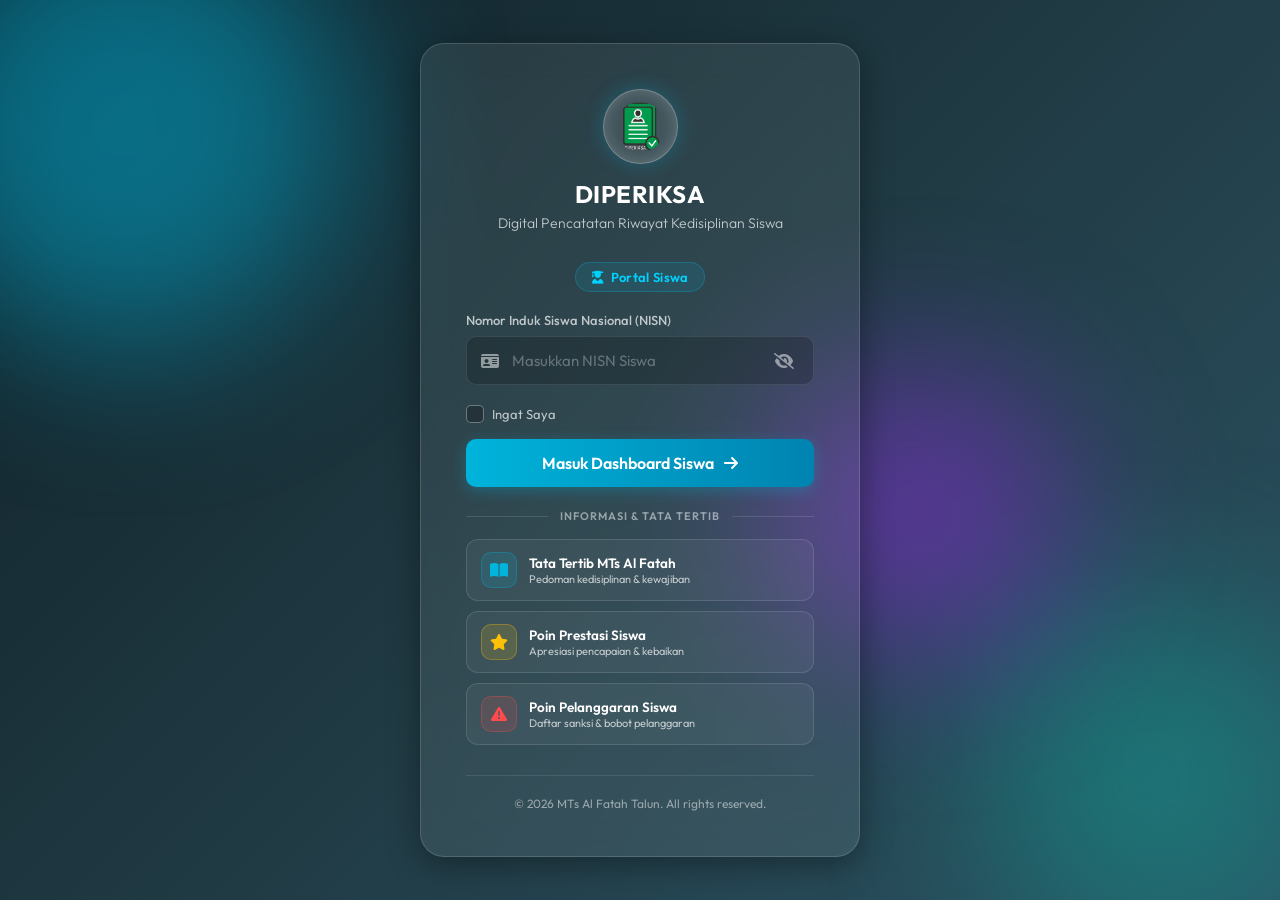
==== commit aa2084dd: "Add files via upload" ====
--- a/index.html
+++ b/index.html
@@ -45,7 +45,7 @@
                     <label for="nisn">Nomor Induk Siswa Nasional (NISN)</label>
                     <div class="input-wrapper">
                         <i class="fa-solid fa-id-card"></i>
-                        <input type="password" id="nisn" placeholder="Masukkan NISN Siswa" required autocomplete="off" inputmode="numeric">
+                        <input type="password" id="nisn" placeholder="Masukkan NISN Siswa" required autocomplete="off" inputmode="numeric" pattern="[0-9]*" oninput="this.value = this.value.replace(/[^0-9]/g, '')" onkeypress="return (event.which ? event.which : event.keyCode) >= 48 && (event.which ? event.which : event.keyCode) <= 57">
                         <i class="fa-solid fa-eye-slash toggle-password" title="Tampilkan/Sembunyikan NISN"></i>
                     </div>
                 </div>
